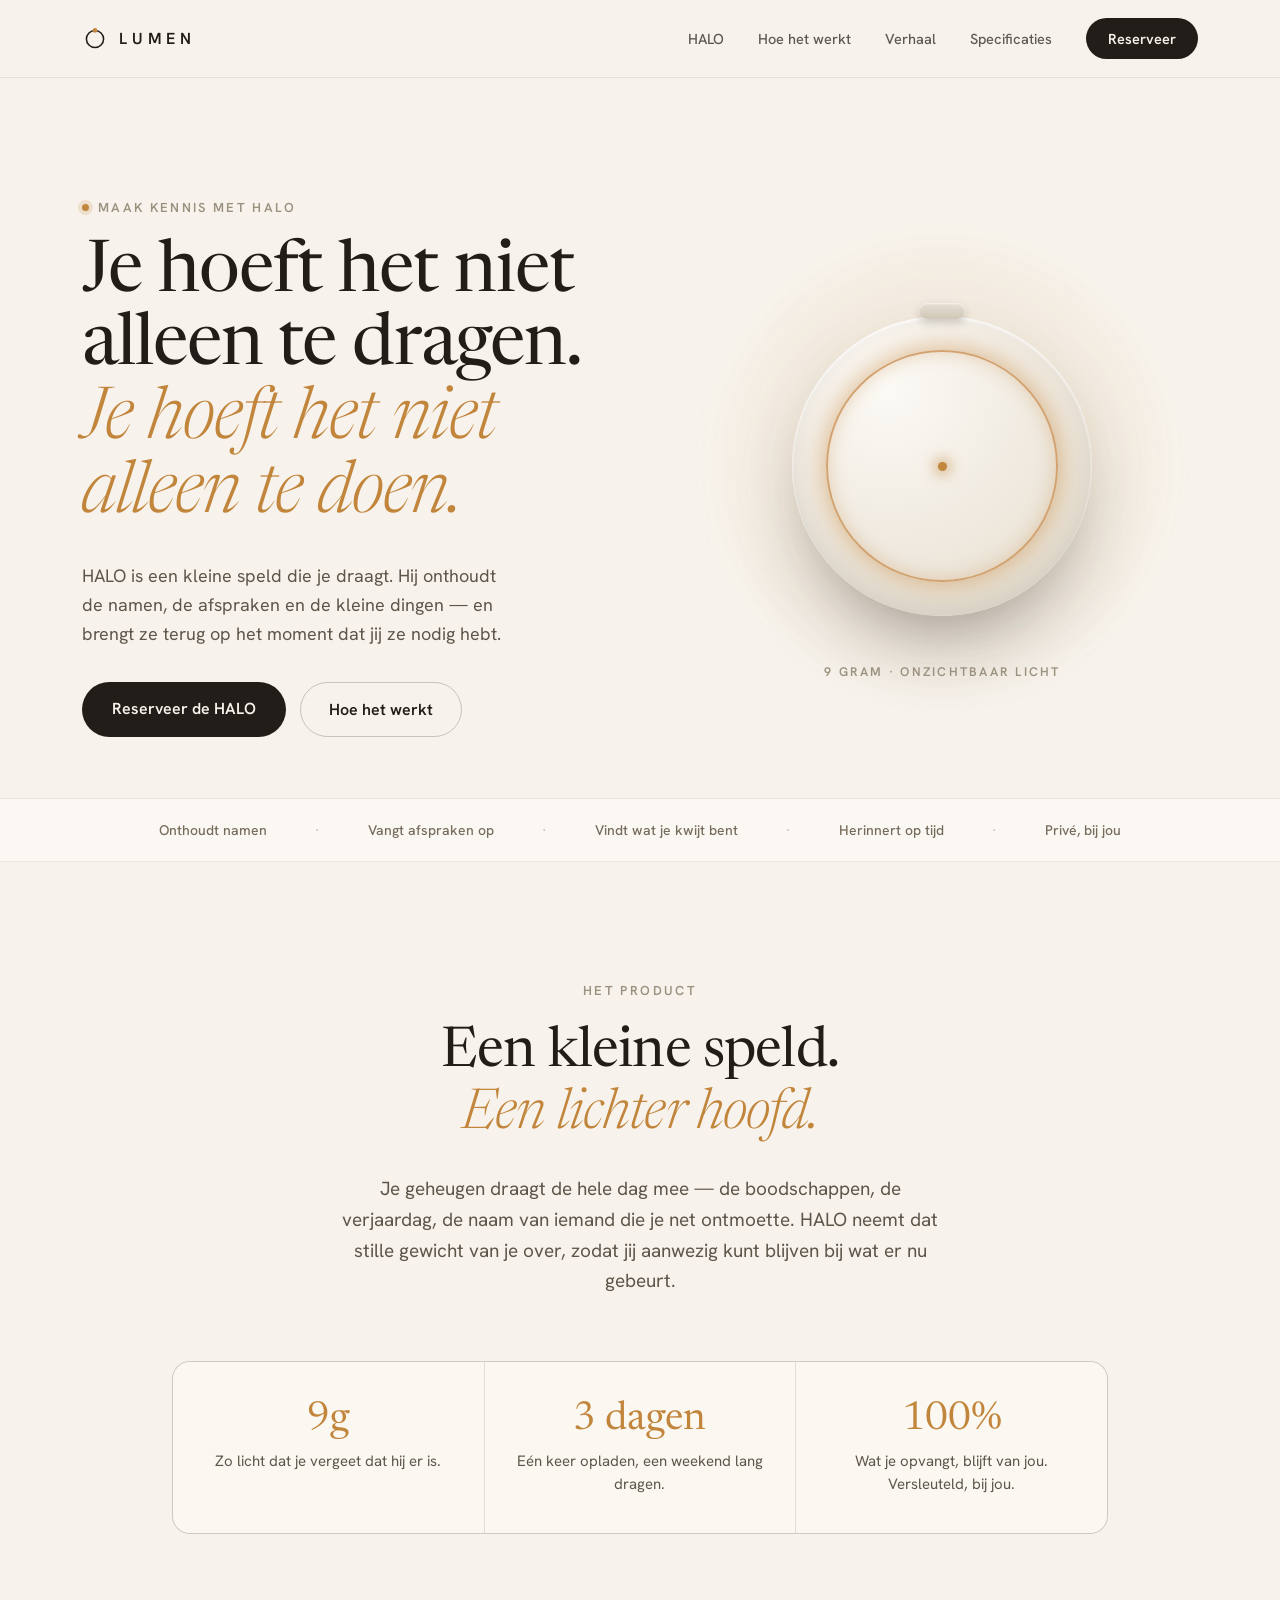
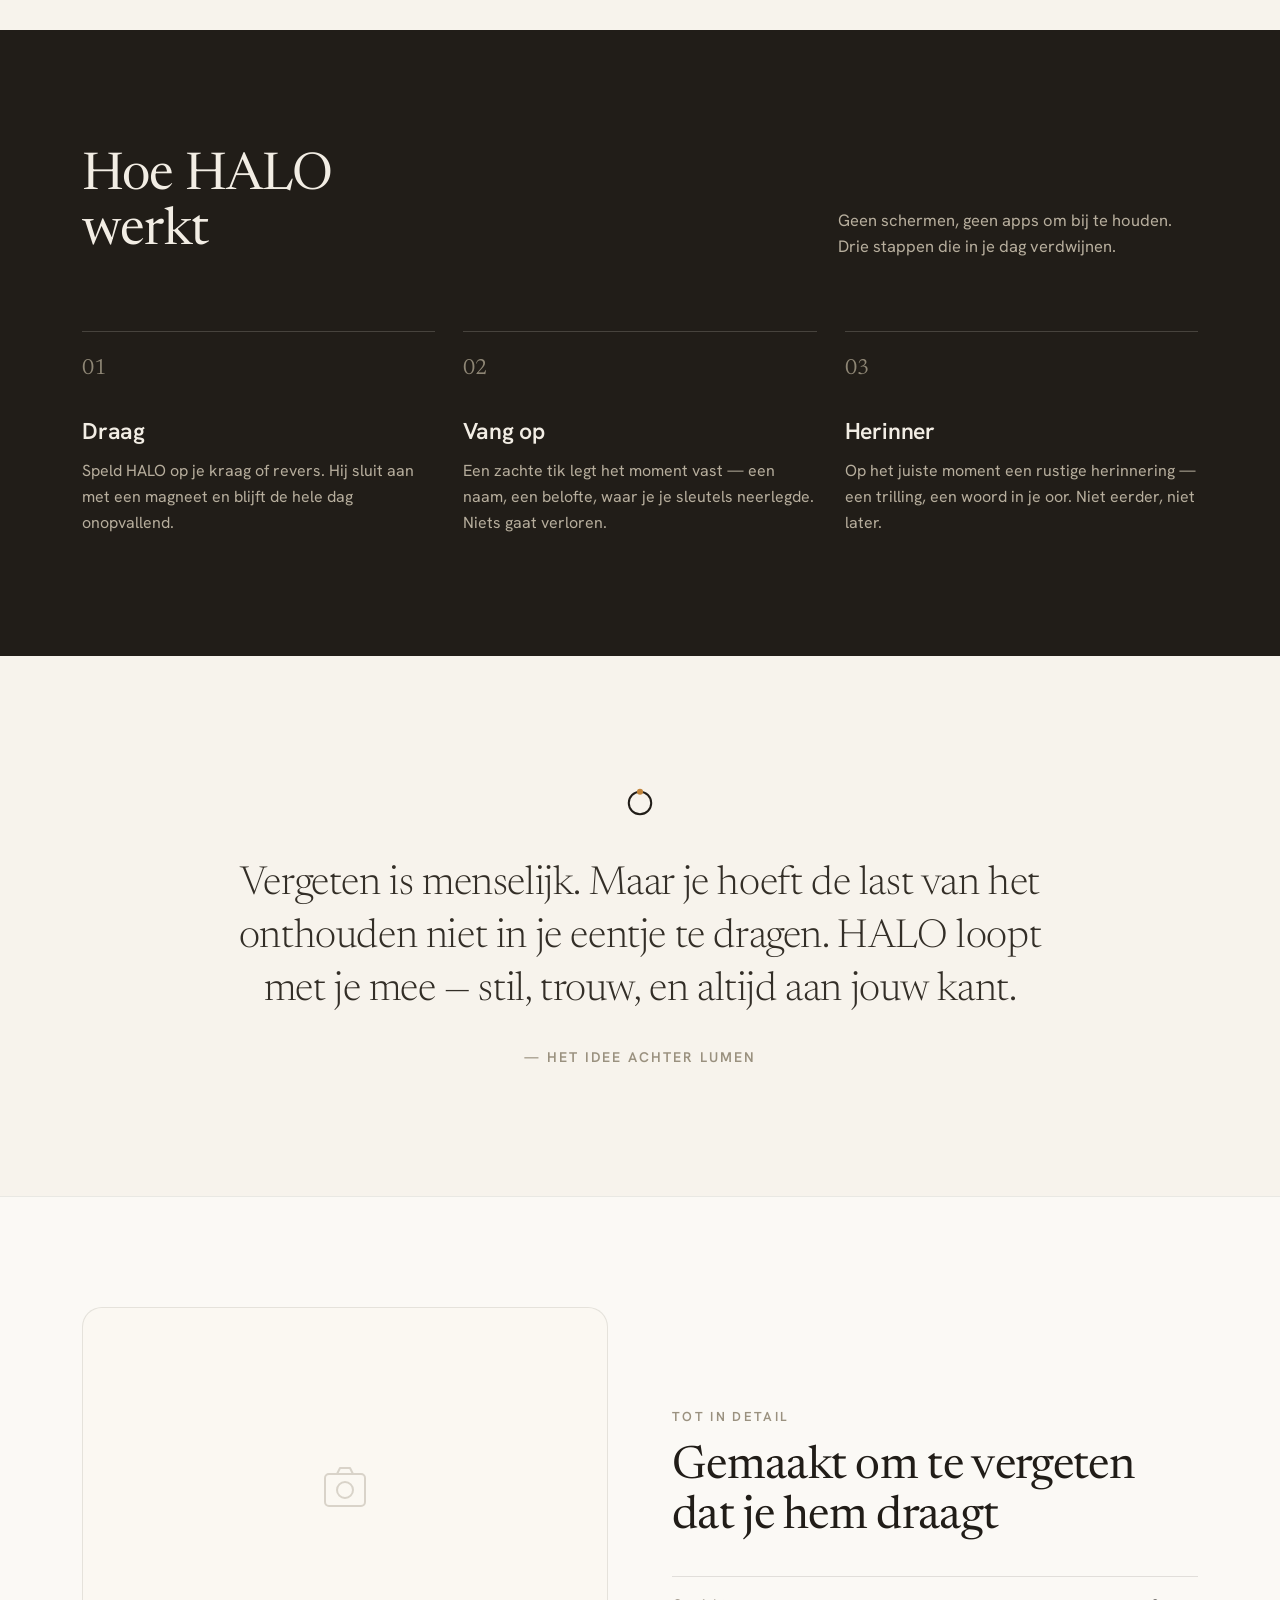
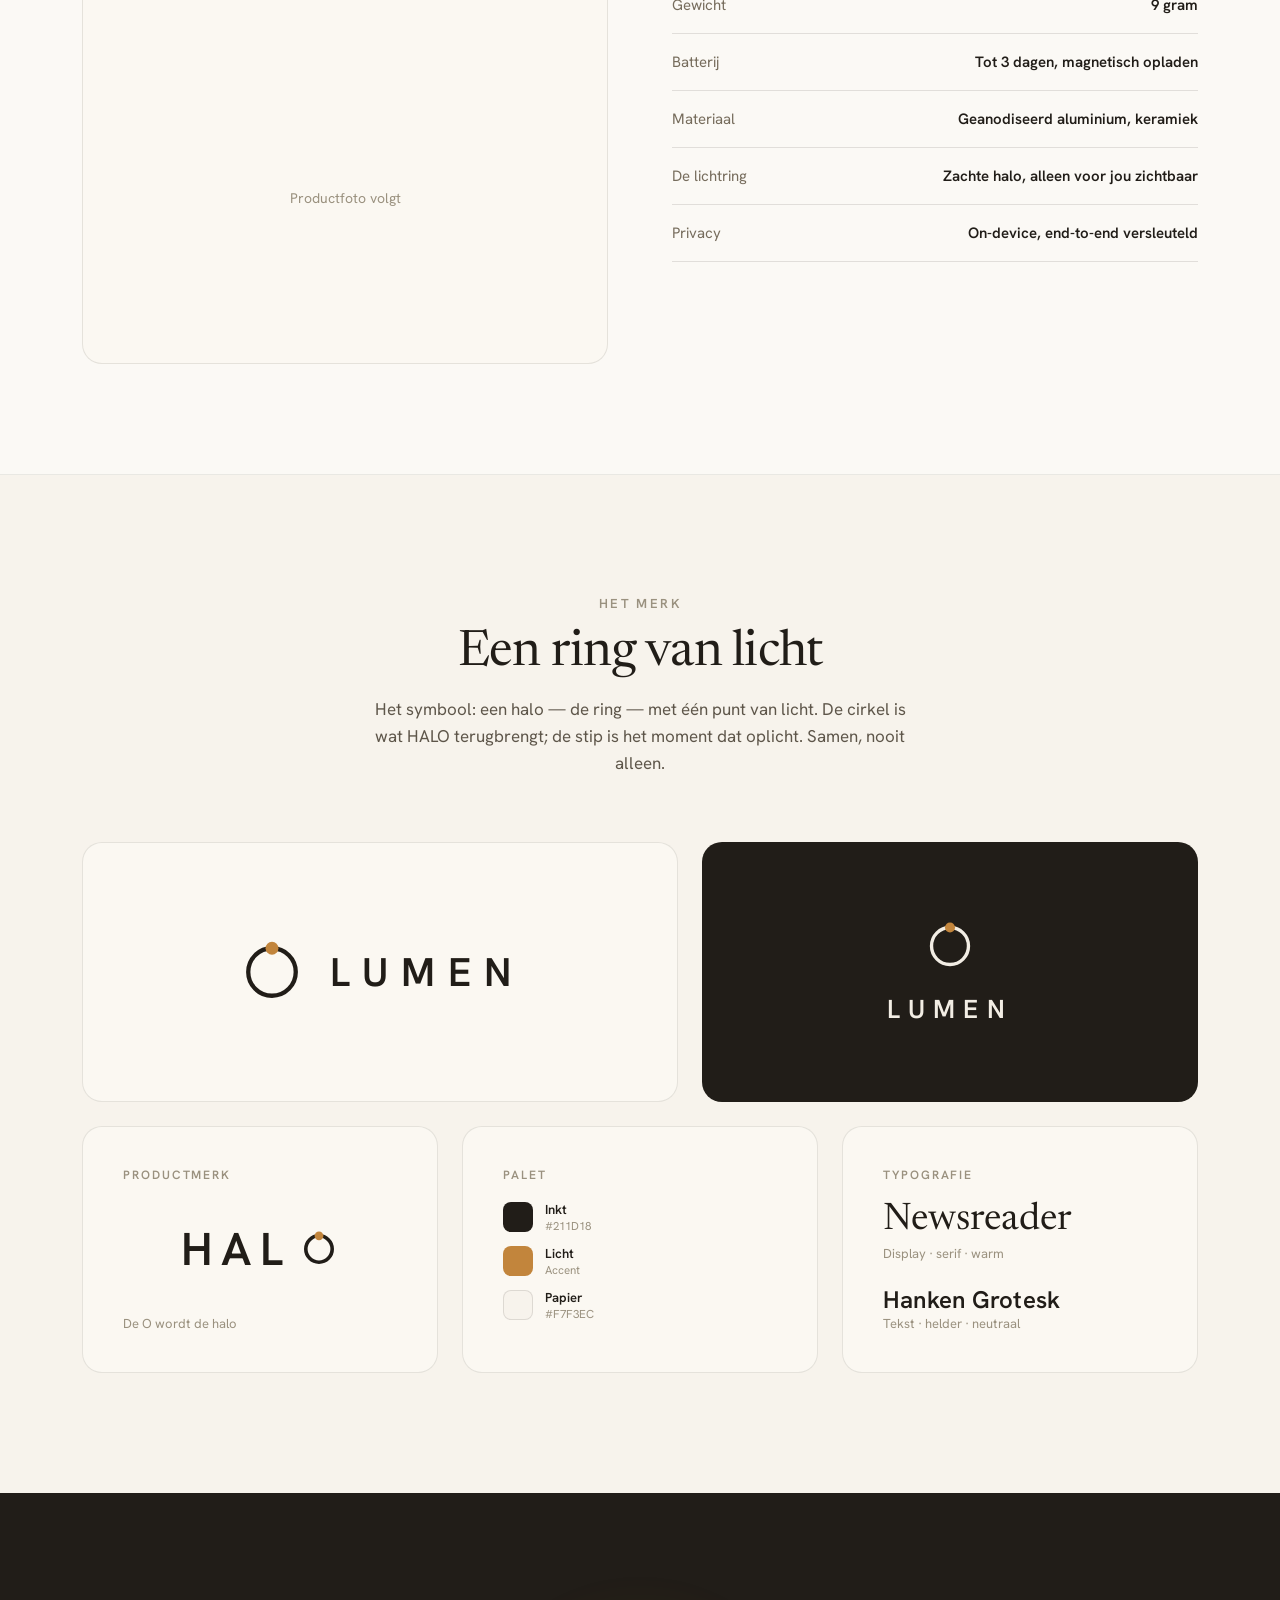
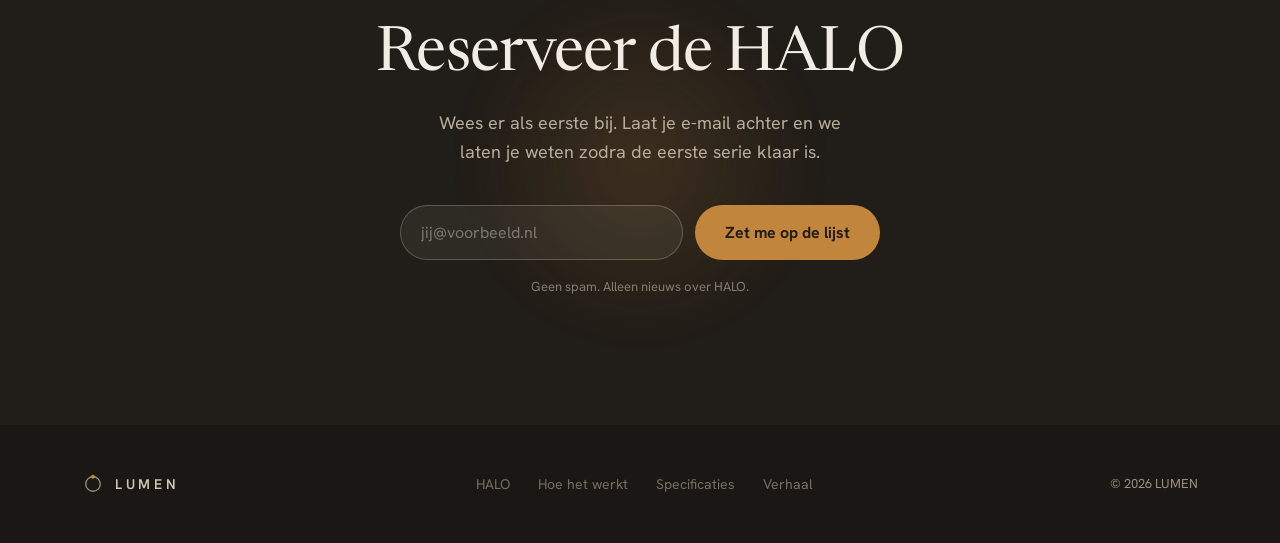
==== index.html @ 77815439 "Initial build: LUMEN HALO single-page marketing site Co-Authored-By: Claude Sonnet 4.6 <noreply@anth" ====
<!DOCTYPE html>
<html lang="nl">
<head>
  <meta charset="utf-8">
  <meta name="viewport" content="width=device-width, initial-scale=1">
  <title>HALO — LUMEN</title>
  <meta name="description" content="HALO is een kleine speld die je draagt. Hij onthoudt de namen, de afspraken en de kleine dingen — en brengt ze terug op het moment dat jij ze nodig hebt.">
  <link rel="preconnect" href="https://fonts.googleapis.com">
  <link rel="preconnect" href="https://fonts.gstatic.com" crossorigin>
  <link href="https://fonts.googleapis.com/css2?family=Newsreader:ital,opsz,wght@0,6..72,300;0,6..72,400;0,6..72,500;1,6..72,300;1,6..72,400&family=Hanken+Grotesk:wght@400;500;600;700&display=swap" rel="stylesheet">
  <style>
    *, *::before, *::after { box-sizing: border-box; }
    html, body { margin: 0; scroll-behavior: smooth; }
    body {
      background: #EFE9DF;
      font-family: 'Hanken Grotesk', system-ui, sans-serif;
      -webkit-font-smoothing: antialiased;
      color: #211D18;
      overflow-x: hidden;
    }
    ::selection { background: rgba(194,133,60,.22); }

    /* CSS custom properties */
    :root {
      --accent: #C2853C;
      --glow: 0.7;
      --ink: #211D18;
      --paper: #F7F3EC;
      --surface: #FBF8F2;
      --ink-soft: #5E564A;
      --muted: #766C5C;
      --muted-light: #9A917F;
      --hairline: rgba(33,29,24,.10);
      --on-dark: #F2EDE4;
      --on-dark-muted: #B7AE9D;
    }

    /* Animations */
    @keyframes rise {
      from { opacity: 0; transform: translateY(18px); }
      to   { opacity: 1; transform: none; }
    }
    @keyframes haloPulse {
      0%, 100% { opacity: .55; transform: scale(1); }
      50%       { opacity: .9;  transform: scale(1.04); }
    }
    @keyframes blink {
      0%, 46%   { opacity: 1; }
      50%, 96%  { opacity: .25; }
      100%      { opacity: 1; }
    }

    /* Utility */
    a { color: inherit; text-decoration: none; }
    .container { max-width: 1180px; margin: 0 auto; padding: 0 32px; }

    /* Nav */
    .nav {
      position: sticky;
      top: 0;
      z-index: 50;
      backdrop-filter: saturate(1.1) blur(10px);
      -webkit-backdrop-filter: saturate(1.1) blur(10px);
      background: rgba(247,243,236,.72);
      border-bottom: 1px solid rgba(33,29,24,.08);
    }
    .nav-inner {
      max-width: 1180px;
      margin: 0 auto;
      padding: 18px 32px;
      display: flex;
      align-items: center;
      justify-content: space-between;
      gap: 24px;
    }
    .nav-brand {
      display: flex;
      align-items: center;
      gap: 11px;
      font-weight: 600;
      letter-spacing: .30em;
      font-size: 16px;
    }
    .nav-links {
      display: flex;
      align-items: center;
      gap: 34px;
      font-size: 14.5px;
      font-weight: 500;
    }
    .navlink {
      opacity: .72;
      transition: opacity .25s;
    }
    .navlink:hover { opacity: 1; }

    /* Buttons */
    .btn-primary {
      display: inline-block;
      background: var(--ink);
      color: var(--paper);
      padding: 16px 30px;
      border-radius: 999px;
      font-weight: 600;
      font-size: 16px;
      border: none;
      cursor: pointer;
      font-family: inherit;
      transition: transform .25s ease, box-shadow .25s ease;
      text-decoration: none;
    }
    .btn-primary:hover {
      transform: translateY(-2px);
      box-shadow: 0 14px 30px -12px rgba(33,29,24,.5);
    }
    .btn-primary.nav-cta {
      padding: 11px 22px;
      font-size: 14.5px;
    }
    .btn-primary.accent-cta {
      background: var(--accent);
      color: var(--ink);
      font-weight: 700;
    }
    .btn-ghost {
      display: inline-block;
      border: 1px solid rgba(33,29,24,.22);
      color: var(--ink);
      padding: 16px 28px;
      border-radius: 999px;
      font-weight: 600;
      font-size: 16px;
      background: transparent;
      cursor: pointer;
      font-family: inherit;
      transition: border-color .25s, color .25s;
      text-decoration: none;
    }
    .btn-ghost:hover {
      border-color: var(--accent);
      color: var(--accent);
    }

    /* Eyebrow labels */
    .eyebrow {
      font-size: 13px;
      letter-spacing: .18em;
      text-transform: uppercase;
      color: var(--muted-light);
      font-weight: 600;
    }

    /* --- SECTIONS --- */

    /* Hero */
    .hero {
      background: var(--paper);
      max-width: 1180px;
      margin: 0 auto;
      padding: 96px 32px 40px;
      display: grid;
      grid-template-columns: 1.05fr .95fr;
      gap: 40px;
      align-items: center;
      min-height: 80vh;
    }
    .hero-text { position: relative; z-index: 2; }
    .hero-eyebrow {
      display: inline-flex;
      align-items: center;
      gap: 9px;
      animation: rise .7s both;
    }
    .hero-eyebrow-dot {
      width: 7px;
      height: 7px;
      border-radius: 50%;
      background: var(--accent);
      box-shadow: 0 0 0 4px rgba(194,133,60,.18);
    }
    .hero h1 {
      font-family: 'Newsreader', serif;
      font-weight: 400;
      font-size: clamp(40px, 5.6vw, 76px);
      line-height: 1.03;
      letter-spacing: -.015em;
      margin: 22px 0 0;
      animation: rise .8s .06s both;
    }
    .hero h1 em {
      font-style: italic;
      color: var(--accent);
      font-weight: 300;
    }
    .hero-body {
      max-width: 430px;
      font-size: 18px;
      line-height: 1.62;
      color: var(--ink-soft);
      margin: 28px 0 0;
      animation: rise .8s .14s both;
    }
    .hero-ctas {
      display: flex;
      gap: 14px;
      flex-wrap: wrap;
      margin-top: 34px;
      animation: rise .8s .2s both;
    }

    /* Device */
    .hero-device {
      position: relative;
      display: grid;
      place-items: center;
      min-height: 440px;
      animation: rise 1s .18s both;
    }
    .device-glow {
      position: absolute;
      width: 560px;
      height: 560px;
      border-radius: 50%;
      background: radial-gradient(circle, color-mix(in oklab, var(--accent) 32%, transparent), transparent 62%);
      filter: blur(14px);
      opacity: var(--glow);
      pointer-events: none;
    }
    .device-disc {
      position: relative;
      width: 300px;
      height: 300px;
      border-radius: 50%;
      background: radial-gradient(130% 130% at 32% 24%, #FCFAF6 0%, #ECE5D9 52%, #DCD3C3 100%);
      box-shadow:
        0 40px 80px -28px rgba(33,29,24,.45),
        inset 0 2px 3px rgba(255,255,255,.9),
        inset 0 -10px 26px rgba(33,29,24,.10);
    }
    .device-ring {
      position: absolute;
      inset: 34px;
      border-radius: 50%;
      border: 2px solid color-mix(in oklab, var(--accent) 75%, white);
      box-shadow:
        0 0 26px 2px color-mix(in oklab, var(--accent) 55%, transparent),
        inset 0 0 18px color-mix(in oklab, var(--accent) 30%, transparent);
      animation: haloPulse 5.5s ease-in-out infinite;
    }
    .device-center {
      position: absolute;
      inset: 34px;
      border-radius: 50%;
      display: grid;
      place-items: center;
    }
    .device-dot {
      width: 9px;
      height: 9px;
      border-radius: 50%;
      background: var(--accent);
      box-shadow: 0 0 14px 3px color-mix(in oklab, var(--accent) 70%, transparent);
      animation: blink 4s ease-in-out infinite;
    }
    .device-clasp {
      position: absolute;
      top: -13px;
      left: 50%;
      transform: translateX(-50%);
      width: 46px;
      height: 16px;
      border-radius: 8px;
      background: linear-gradient(#E7E0D3, #CFC6B6);
      box-shadow: inset 0 1px 2px rgba(255,255,255,.7), 0 4px 8px rgba(33,29,24,.18);
    }
    .device-caption {
      position: absolute;
      bottom: 6px;
      font-size: 12.5px;
      letter-spacing: .18em;
      text-transform: uppercase;
      color: var(--muted-light);
      font-weight: 600;
    }

    /* Page bg wrapper */
    .page-bg { background: var(--paper); }

    /* Trust strip */
    .trust {
      border-top: 1px solid rgba(33,29,24,.08);
      border-bottom: 1px solid rgba(33,29,24,.08);
      background: rgba(255,255,255,.4);
    }
    .trust-inner {
      max-width: 1180px;
      margin: 0 auto;
      padding: 22px 32px;
      display: flex;
      flex-wrap: wrap;
      gap: 14px 48px;
      align-items: center;
      justify-content: center;
      font-size: 14px;
      color: var(--muted);
      font-weight: 500;
    }
    .trust-sep { opacity: .4; }

    /* What is HALO */
    .what-halo {
      max-width: 1000px;
      margin: 0 auto;
      padding: 120px 32px 96px;
      text-align: center;
    }
    .what-halo h2 {
      font-family: 'Newsreader', serif;
      font-weight: 400;
      font-size: clamp(32px, 4.4vw, 56px);
      line-height: 1.1;
      letter-spacing: -.015em;
      margin: 0;
    }
    .what-halo h2 em {
      font-style: italic;
      color: var(--accent);
      font-weight: 300;
    }
    .what-halo p {
      max-width: 600px;
      margin: 28px auto 0;
      font-size: 19px;
      line-height: 1.62;
      color: var(--ink-soft);
    }
    .stats-grid {
      display: grid;
      grid-template-columns: repeat(3, 1fr);
      gap: 1px;
      margin-top: 64px;
      background: rgba(33,29,24,.10);
      border: 1px solid rgba(33,29,24,.10);
      border-radius: 18px;
      overflow: hidden;
    }
    .stat {
      background: var(--surface);
      padding: 38px 26px;
      text-align: center;
    }
    .stat-num {
      font-family: 'Newsreader', serif;
      font-size: 40px;
      color: var(--accent);
      line-height: 1;
    }
    .stat p {
      margin: 10px 0 0;
      font-size: 15px;
      color: var(--ink-soft);
      line-height: 1.5;
    }

    /* How it works */
    .how-works {
      background: #211D18;
      color: var(--on-dark);
    }
    .how-works-inner {
      max-width: 1180px;
      margin: 0 auto;
      padding: 120px 32px;
    }
    .how-works-header {
      display: flex;
      align-items: flex-end;
      justify-content: space-between;
      flex-wrap: wrap;
      gap: 20px;
      margin-bottom: 72px;
    }
    .how-works h2 {
      font-family: 'Newsreader', serif;
      font-weight: 400;
      font-size: clamp(32px, 4.2vw, 52px);
      letter-spacing: -.015em;
      margin: 0;
      max-width: 9ch;
      line-height: 1.05;
    }
    .how-works-intro {
      max-width: 360px;
      font-size: 16.5px;
      line-height: 1.6;
      color: var(--on-dark-muted);
      margin: 0;
    }
    .steps-grid {
      display: grid;
      grid-template-columns: repeat(3, 1fr);
      gap: 28px;
    }
    .step {
      border-top: 1px solid rgba(242,237,228,.18);
      padding-top: 26px;
    }
    .stepnum {
      font-family: 'Newsreader', serif;
      font-size: 22px;
      color: #8E8675;
      transition: color .35s;
    }
    .step:hover .stepnum { color: var(--accent); }
    .step h3 {
      font-size: 23px;
      font-weight: 600;
      margin: 36px 0 12px;
      letter-spacing: -.01em;
    }
    .step p {
      font-size: 16px;
      line-height: 1.62;
      color: var(--on-dark-muted);
      margin: 0;
    }

    /* Story */
    .story {
      max-width: 880px;
      margin: 0 auto;
      padding: 130px 32px;
      text-align: center;
    }
    .story-quote {
      font-family: 'Newsreader', serif;
      font-weight: 300;
      font-size: clamp(26px, 3.4vw, 40px);
      line-height: 1.32;
      letter-spacing: -.01em;
      margin: 0;
      color: #332E27;
    }
    .story-attr {
      margin-top: 30px;
      font-size: 14px;
      letter-spacing: .14em;
      text-transform: uppercase;
      color: var(--muted-light);
      font-weight: 600;
    }

    /* Specs */
    .specs-section {
      background: rgba(255,255,255,.46);
      border-top: 1px solid rgba(33,29,24,.08);
      border-bottom: 1px solid rgba(33,29,24,.08);
    }
    .specs-inner {
      max-width: 1180px;
      margin: 0 auto;
      padding: 110px 32px;
      display: grid;
      grid-template-columns: 1fr 1fr;
      gap: 64px;
      align-items: center;
    }
    .product-photo {
      width: 100%;
      aspect-ratio: 4/5;
      background: var(--surface);
      border: 1px solid var(--hairline);
      border-radius: 20px;
      display: grid;
      place-items: center;
      color: var(--muted-light);
      font-size: 14px;
      text-align: center;
      padding: 24px;
    }
    .product-photo-icon {
      width: 48px;
      height: 48px;
      margin: 0 auto 12px;
      opacity: .35;
    }
    .specs-content h2 {
      font-family: 'Newsreader', serif;
      font-weight: 400;
      font-size: clamp(30px, 3.6vw, 46px);
      letter-spacing: -.015em;
      margin: 0 0 8px;
      line-height: 1.08;
    }
    .spec-list {
      margin-top: 34px;
      display: flex;
      flex-direction: column;
    }
    .spec-row {
      display: flex;
      justify-content: space-between;
      gap: 20px;
      padding: 18px 0;
      border-top: 1px solid rgba(33,29,24,.12);
    }
    .spec-row:last-child { border-bottom: 1px solid rgba(33,29,24,.12); }
    .spec-label { color: var(--muted); font-size: 15px; }
    .spec-value { font-weight: 600; font-size: 15px; text-align: right; }

    /* Brand / Merk */
    .brand-section {
      max-width: 1180px;
      margin: 0 auto;
      padding: 120px 32px;
    }
    .brand-intro {
      text-align: center;
      margin-bottom: 64px;
    }
    .brand-intro h2 {
      font-family: 'Newsreader', serif;
      font-weight: 400;
      font-size: clamp(30px, 4vw, 50px);
      letter-spacing: -.015em;
      margin: 16px 0 0;
    }
    .brand-intro p {
      max-width: 560px;
      margin: 18px auto 0;
      font-size: 17px;
      line-height: 1.6;
      color: var(--ink-soft);
    }
    .brand-lockups {
      display: grid;
      grid-template-columns: 1.2fr 1fr;
      gap: 24px;
    }
    .brand-panel {
      background: var(--surface);
      border: 1px solid rgba(33,29,24,.10);
      border-radius: 20px;
      padding: 56px;
      display: grid;
      place-items: center;
      min-height: 260px;
    }
    .brand-panel-dark {
      background: #211D18;
      border-radius: 20px;
      padding: 56px;
      display: grid;
      place-items: center;
      min-height: 260px;
    }
    .brand-primary-lockup {
      display: flex;
      align-items: center;
      gap: 22px;
      font-weight: 600;
      letter-spacing: .32em;
      font-size: 40px;
    }
    .brand-inverse-lockup {
      display: flex;
      flex-direction: column;
      align-items: center;
      gap: 18px;
      color: var(--on-dark);
      font-weight: 600;
      letter-spacing: .32em;
      font-size: 26px;
    }
    .brand-cards {
      display: grid;
      grid-template-columns: repeat(3, 1fr);
      gap: 24px;
      margin-top: 24px;
    }
    .brand-card {
      background: var(--surface);
      border: 1px solid rgba(33,29,24,.10);
      border-radius: 20px;
      padding: 40px;
      min-height: 220px;
      display: flex;
      flex-direction: column;
    }
    .brand-card-label {
      font-size: 12px;
      letter-spacing: .16em;
      text-transform: uppercase;
      color: var(--muted-light);
      font-weight: 600;
    }
    .halo-wordmark {
      display: flex;
      align-items: center;
      justify-content: center;
      gap: 4px;
      font-weight: 600;
      letter-spacing: .18em;
      font-size: 46px;
      color: var(--ink);
      flex: 1;
      margin: 16px 0;
    }
    .brand-card-note { font-size: 13px; color: var(--muted-light); margin-top: auto; }
    .palette-list {
      display: flex;
      flex-direction: column;
      gap: 12px;
      margin-top: 18px;
    }
    .palette-item {
      display: flex;
      align-items: center;
      gap: 12px;
    }
    .palette-swatch {
      width: 30px;
      height: 30px;
      border-radius: 8px;
      border: 1px solid rgba(33,29,24,.12);
      flex-shrink: 0;
    }
    .palette-name { font-size: 13px; font-weight: 600; }
    .palette-hex { font-size: 11.5px; color: var(--muted-light); }
    .type-specimen { margin-top: 18px; }
    .type-serif {
      font-family: 'Newsreader', serif;
      font-size: 38px;
      line-height: 1;
      margin-bottom: 6px;
    }
    .type-sans { font-weight: 600; font-size: 24px; letter-spacing: .01em; margin-top: 22px; }

    /* Reserve / CTA */
    .reserve-section {
      background: #211D18;
      color: var(--on-dark);
    }
    .reserve-inner {
      max-width: 760px;
      margin: 0 auto;
      padding: 130px 32px;
      text-align: center;
      position: relative;
    }
    .reserve-glow {
      position: absolute;
      left: 50%;
      top: 60px;
      transform: translateX(-50%);
      width: 420px;
      height: 420px;
      border-radius: 50%;
      background: radial-gradient(circle, color-mix(in oklab, var(--accent) 26%, transparent), transparent 60%);
      filter: blur(20px);
      opacity: var(--glow);
      pointer-events: none;
    }
    .reserve-content { position: relative; }
    .reserve-content h2 {
      font-family: 'Newsreader', serif;
      font-weight: 400;
      font-size: clamp(34px, 5vw, 62px);
      letter-spacing: -.015em;
      line-height: 1.04;
      margin: 0;
    }
    .reserve-content p {
      max-width: 440px;
      margin: 22px auto 0;
      font-size: 18px;
      line-height: 1.6;
      color: var(--on-dark-muted);
    }
    .email-form {
      margin-top: 38px;
      display: flex;
      gap: 12px;
      max-width: 480px;
      margin-left: auto;
      margin-right: auto;
      flex-wrap: wrap;
      justify-content: center;
    }
    .email-input {
      flex: 1;
      min-width: 240px;
      background: rgba(247,243,236,.06);
      border: 1px solid rgba(242,237,228,.24);
      color: var(--on-dark);
      padding: 16px 20px;
      border-radius: 999px;
      font-size: 16px;
      font-family: inherit;
      outline: none;
      transition: border-color .2s;
    }
    .email-input:focus { border-color: rgba(242,237,228,.48); }
    .email-input::placeholder { color: rgba(242,237,228,.4); }
    .reserve-disclaimer {
      margin-top: 18px;
      font-size: 13px;
      color: #857C6C;
    }
    .confirmed-pill {
      margin-top: 38px;
      display: inline-flex;
      align-items: center;
      gap: 12px;
      background: rgba(242,237,228,.08);
      border: 1px solid rgba(242,237,228,.2);
      border-radius: 999px;
      padding: 16px 28px;
      font-size: 16px;
    }
    .confirmed-dot {
      width: 9px;
      height: 9px;
      border-radius: 50%;
      background: var(--accent);
      box-shadow: 0 0 12px 2px var(--accent);
    }

    /* Footer */
    .footer {
      background: #1A1714;
      color: #9A917F;
    }
    .footer-inner {
      max-width: 1180px;
      margin: 0 auto;
      padding: 48px 32px;
      display: flex;
      flex-wrap: wrap;
      gap: 24px;
      align-items: center;
      justify-content: space-between;
    }
    .footer-brand {
      display: flex;
      align-items: center;
      gap: 11px;
      color: #CFC6B6;
      font-weight: 600;
      letter-spacing: .26em;
      font-size: 14px;
    }
    .footer-links {
      display: flex;
      gap: 28px;
      font-size: 14px;
    }
    .footer-copy { font-size: 13px; }

    /* Responsive */
    @media (max-width: 768px) {
      .hero {
        grid-template-columns: 1fr;
        padding: 80px 24px 40px;
        min-height: auto;
        gap: 48px;
      }
      .hero-device { min-height: 360px; }
      .device-glow { width: 340px; height: 340px; }
      .stats-grid { grid-template-columns: 1fr; }
      .steps-grid { grid-template-columns: 1fr; }
      .specs-inner { grid-template-columns: 1fr; gap: 40px; }
      .brand-lockups { grid-template-columns: 1fr; }
      .brand-cards { grid-template-columns: 1fr; }
      .how-works-header { flex-direction: column; align-items: flex-start; }
      .nav-links { display: none; }
      .nav-inner { padding: 14px 24px; }
      .container { padding: 0 24px; }
    }
    @media (max-width: 480px) {
      .what-halo { padding: 80px 24px 64px; }
      .story { padding: 80px 24px; }
      .brand-section { padding: 80px 24px; }
      .reserve-glow { width: 280px; height: 280px; }
    }
  </style>
</head>
<body>

<div class="page-bg">

  <!-- NAV -->
  <header class="nav">
    <nav class="nav-inner">
      <a href="#top" class="nav-brand">
        <svg width="26" height="26" viewBox="0 0 100 100" aria-hidden="true">
          <circle cx="50" cy="50" r="33" fill="none" stroke="#211D18" stroke-width="6"/>
          <circle cx="50" cy="17" r="9" fill="var(--accent)"/>
        </svg>
        LUMEN
      </a>
      <div class="nav-links">
        <a class="navlink" href="#halo">HALO</a>
        <a class="navlink" href="#werkt">Hoe het werkt</a>
        <a class="navlink" href="#verhaal">Verhaal</a>
        <a class="navlink" href="#specs">Specificaties</a>
        <a class="btn-primary nav-cta" href="#reserveer">Reserveer</a>
      </div>
    </nav>
  </header>

  <!-- HERO -->
  <section id="top">
    <div class="hero">
      <div class="hero-text">
        <div class="hero-eyebrow eyebrow">
          <span class="hero-eyebrow-dot"></span>
          Maak kennis met HALO
        </div>
        <h1>
          Je hoeft het niet<br>alleen te dragen.<br>
          <em>Je hoeft het niet<br>alleen te doen.</em>
        </h1>
        <p class="hero-body">
          HALO is een kleine speld die je draagt. Hij onthoudt de namen, de afspraken en de kleine dingen — en brengt ze terug op het moment dat jij ze nodig hebt.
        </p>
        <div class="hero-ctas">
          <a class="btn-primary" href="#reserveer">Reserveer de HALO</a>
          <a class="btn-ghost" href="#werkt">Hoe het werkt</a>
        </div>
      </div>

      <div class="hero-device">
        <div class="device-glow"></div>
        <div class="device-disc">
          <div class="device-ring"></div>
          <div class="device-center">
            <div class="device-dot"></div>
          </div>
          <div class="device-clasp"></div>
        </div>
        <div class="device-caption">9 gram · onzichtbaar licht</div>
      </div>
    </div>
  </section>

  <!-- TRUST STRIP -->
  <section class="trust">
    <div class="trust-inner">
      <span>Onthoudt namen</span>
      <span class="trust-sep">·</span>
      <span>Vangt afspraken op</span>
      <span class="trust-sep">·</span>
      <span>Vindt wat je kwijt bent</span>
      <span class="trust-sep">·</span>
      <span>Herinnert op tijd</span>
      <span class="trust-sep">·</span>
      <span>Privé, bij jou</span>
    </div>
  </section>

  <!-- WHAT IS HALO -->
  <section id="halo">
    <div class="what-halo">
      <div class="eyebrow" style="margin-bottom:24px">Het product</div>
      <h2>
        Een kleine speld.<br>
        <em>Een lichter hoofd.</em>
      </h2>
      <p>
        Je geheugen draagt de hele dag mee — de boodschappen, de verjaardag, de naam van iemand die je net ontmoette. HALO neemt dat stille gewicht van je over, zodat jij aanwezig kunt blijven bij wat er nu gebeurt.
      </p>
      <div class="stats-grid">
        <div class="stat">
          <div class="stat-num">9g</div>
          <p>Zo licht dat je vergeet dat hij er is.</p>
        </div>
        <div class="stat">
          <div class="stat-num">3 dagen</div>
          <p>Eén keer opladen, een weekend lang dragen.</p>
        </div>
        <div class="stat">
          <div class="stat-num">100%</div>
          <p>Wat je opvangt, blijft van jou. Versleuteld, bij jou.</p>
        </div>
      </div>
    </div>
  </section>

  <!-- HOW IT WORKS -->
  <section id="werkt" class="how-works">
    <div class="how-works-inner">
      <div class="how-works-header">
        <h2>Hoe HALO werkt</h2>
        <p class="how-works-intro">Geen schermen, geen apps om bij te houden. Drie stappen die in je dag verdwijnen.</p>
      </div>
      <div class="steps-grid">
        <div class="step">
          <div class="stepnum">01</div>
          <h3>Draag</h3>
          <p>Speld HALO op je kraag of revers. Hij sluit aan met een magneet en blijft de hele dag onopvallend.</p>
        </div>
        <div class="step">
          <div class="stepnum">02</div>
          <h3>Vang op</h3>
          <p>Een zachte tik legt het moment vast — een naam, een belofte, waar je je sleutels neerlegde. Niets gaat verloren.</p>
        </div>
        <div class="step">
          <div class="stepnum">03</div>
          <h3>Herinner</h3>
          <p>Op het juiste moment een rustige herinnering — een trilling, een woord in je oor. Niet eerder, niet later.</p>
        </div>
      </div>
    </div>
  </section>

  <!-- STORY -->
  <section id="verhaal">
    <div class="story">
      <svg width="34" height="34" viewBox="0 0 100 100" style="margin-bottom:34px" aria-hidden="true">
        <circle cx="50" cy="50" r="33" fill="none" stroke="#211D18" stroke-width="6"/>
        <circle cx="50" cy="17" r="9" fill="var(--accent)"/>
      </svg>
      <p class="story-quote">
        Vergeten is menselijk. Maar je hoeft de last van het onthouden niet in je eentje te dragen. HALO loopt met je mee — stil, trouw, en altijd aan jouw kant.
      </p>
      <div class="story-attr">— Het idee achter LUMEN</div>
    </div>
  </section>

  <!-- SPECS / DETAIL -->
  <section id="specs" class="specs-section">
    <div class="specs-inner">
      <div class="product-photo" id="product-photo-slot">
        <svg class="product-photo-icon" viewBox="0 0 48 48" fill="none" aria-hidden="true">
          <rect x="4" y="10" width="40" height="32" rx="4" stroke="currentColor" stroke-width="2"/>
          <circle cx="24" cy="26" r="8" stroke="currentColor" stroke-width="2"/>
          <path d="M16 10l3-6h10l3 6" stroke="currentColor" stroke-width="2" stroke-linejoin="round"/>
        </svg>
        Productfoto volgt
      </div>
      <div class="specs-content">
        <div class="eyebrow" style="margin-bottom:18px">Tot in detail</div>
        <h2>Gemaakt om te vergeten<br>dat je hem draagt</h2>
        <div class="spec-list">
          <div class="spec-row">
            <span class="spec-label">Gewicht</span>
            <span class="spec-value">9 gram</span>
          </div>
          <div class="spec-row">
            <span class="spec-label">Batterij</span>
            <span class="spec-value">Tot 3 dagen, magnetisch opladen</span>
          </div>
          <div class="spec-row">
            <span class="spec-label">Materiaal</span>
            <span class="spec-value">Geanodiseerd aluminium, keramiek</span>
          </div>
          <div class="spec-row">
            <span class="spec-label">De lichtring</span>
            <span class="spec-value">Zachte halo, alleen voor jou zichtbaar</span>
          </div>
          <div class="spec-row">
            <span class="spec-label">Privacy</span>
            <span class="spec-value">On-device, end-to-end versleuteld</span>
          </div>
        </div>
      </div>
    </div>
  </section>

  <!-- BRAND / MERK -->
  <section>
    <div class="brand-section">
      <div class="brand-intro">
        <div class="eyebrow">Het merk</div>
        <h2>Een ring van licht</h2>
        <p>Het symbool: een halo — de ring — met één punt van licht. De cirkel is wat HALO terugbrengt; de stip is het moment dat oplicht. Samen, nooit alleen.</p>
      </div>

      <div class="brand-lockups">
        <div class="brand-panel">
          <div class="brand-primary-lockup">
            <svg width="72" height="72" viewBox="0 0 100 100" aria-hidden="true">
              <circle cx="50" cy="50" r="33" fill="none" stroke="#211D18" stroke-width="6"/>
              <circle cx="50" cy="17" r="9" fill="var(--accent)"/>
            </svg>
            LUMEN
          </div>
        </div>
        <div class="brand-panel-dark">
          <div class="brand-inverse-lockup">
            <svg width="56" height="56" viewBox="0 0 100 100" aria-hidden="true">
              <circle cx="50" cy="50" r="33" fill="none" stroke="#F2EDE4" stroke-width="6"/>
              <circle cx="50" cy="17" r="9" fill="var(--accent)"/>
            </svg>
            LUMEN
          </div>
        </div>
      </div>

      <div class="brand-cards">
        <div class="brand-card">
          <div class="brand-card-label">Productmerk</div>
          <div class="halo-wordmark">
            HAL<svg width="40" height="40" viewBox="0 0 100 100" style="margin-left:4px" aria-hidden="true">
              <circle cx="50" cy="50" r="33" fill="none" stroke="#211D18" stroke-width="9"/>
              <circle cx="50" cy="17" r="11" fill="var(--accent)"/>
            </svg>
          </div>
          <div class="brand-card-note">De O wordt de halo</div>
        </div>

        <div class="brand-card">
          <div class="brand-card-label">Palet</div>
          <div class="palette-list">
            <div class="palette-item">
              <span class="palette-swatch" style="background:#211D18"></span>
              <div>
                <div class="palette-name">Inkt</div>
                <div class="palette-hex">#211D18</div>
              </div>
            </div>
            <div class="palette-item">
              <span class="palette-swatch" style="background:var(--accent);border-color:transparent"></span>
              <div>
                <div class="palette-name">Licht</div>
                <div class="palette-hex">Accent</div>
              </div>
            </div>
            <div class="palette-item">
              <span class="palette-swatch" style="background:#F7F3EC"></span>
              <div>
                <div class="palette-name">Papier</div>
                <div class="palette-hex">#F7F3EC</div>
              </div>
            </div>
          </div>
        </div>

        <div class="brand-card">
          <div class="brand-card-label">Typografie</div>
          <div class="type-specimen">
            <div class="type-serif">Newsreader</div>
            <div style="font-size:13px;color:var(--muted-light);margin-bottom:22px">Display · serif · warm</div>
            <div class="type-sans">Hanken Grotesk</div>
            <div style="font-size:13px;color:var(--muted-light)">Tekst · helder · neutraal</div>
          </div>
        </div>
      </div>
    </div>
  </section>

  <!-- RESERVE / CTA -->
  <section id="reserveer" class="reserve-section">
    <div class="reserve-inner">
      <div class="reserve-glow"></div>
      <div class="reserve-content">
        <h2>Reserveer de HALO</h2>
        <p>Wees er als eerste bij. Laat je e-mail achter en we laten je weten zodra de eerste serie klaar is.</p>

        <div id="email-form-wrap">
          <form class="email-form" id="reserve-form" onsubmit="handleReserve(event)">
            <input
              class="email-input"
              type="email"
              id="email-input"
              placeholder="jij@voorbeeld.nl"
              autocomplete="email"
              required
            >
            <button type="submit" class="btn-primary accent-cta">Zet me op de lijst</button>
          </form>
        </div>

        <div id="confirmed-wrap" style="display:none">
          <div class="confirmed-pill">
            <span class="confirmed-dot"></span>
            Bedankt — je staat op de lijst.
          </div>
        </div>

        <div class="reserve-disclaimer">Geen spam. Alleen nieuws over HALO.</div>
      </div>
    </div>
  </section>

  <!-- FOOTER -->
  <footer class="footer">
    <div class="footer-inner">
      <a href="#top" class="footer-brand">
        <svg width="22" height="22" viewBox="0 0 100 100" aria-hidden="true">
          <circle cx="50" cy="50" r="33" fill="none" stroke="#9A917F" stroke-width="6"/>
          <circle cx="50" cy="17" r="9" fill="var(--accent)"/>
        </svg>
        LUMEN
      </a>
      <div class="footer-links">
        <a class="navlink" href="#halo">HALO</a>
        <a class="navlink" href="#werkt">Hoe het werkt</a>
        <a class="navlink" href="#specs">Specificaties</a>
        <a class="navlink" href="#verhaal">Verhaal</a>
      </div>
      <div class="footer-copy">© <span id="footer-year"></span> LUMEN</div>
    </div>
  </footer>

</div>

<script>
  document.getElementById('footer-year').textContent = new Date().getFullYear();

  function handleReserve(e) {
    e.preventDefault();
    var email = document.getElementById('email-input').value;
    if (email && email.includes('@')) {
      document.getElementById('email-form-wrap').style.display = 'none';
      document.getElementById('confirmed-wrap').style.display = 'block';
    }
  }
</script>

</body>
</html>
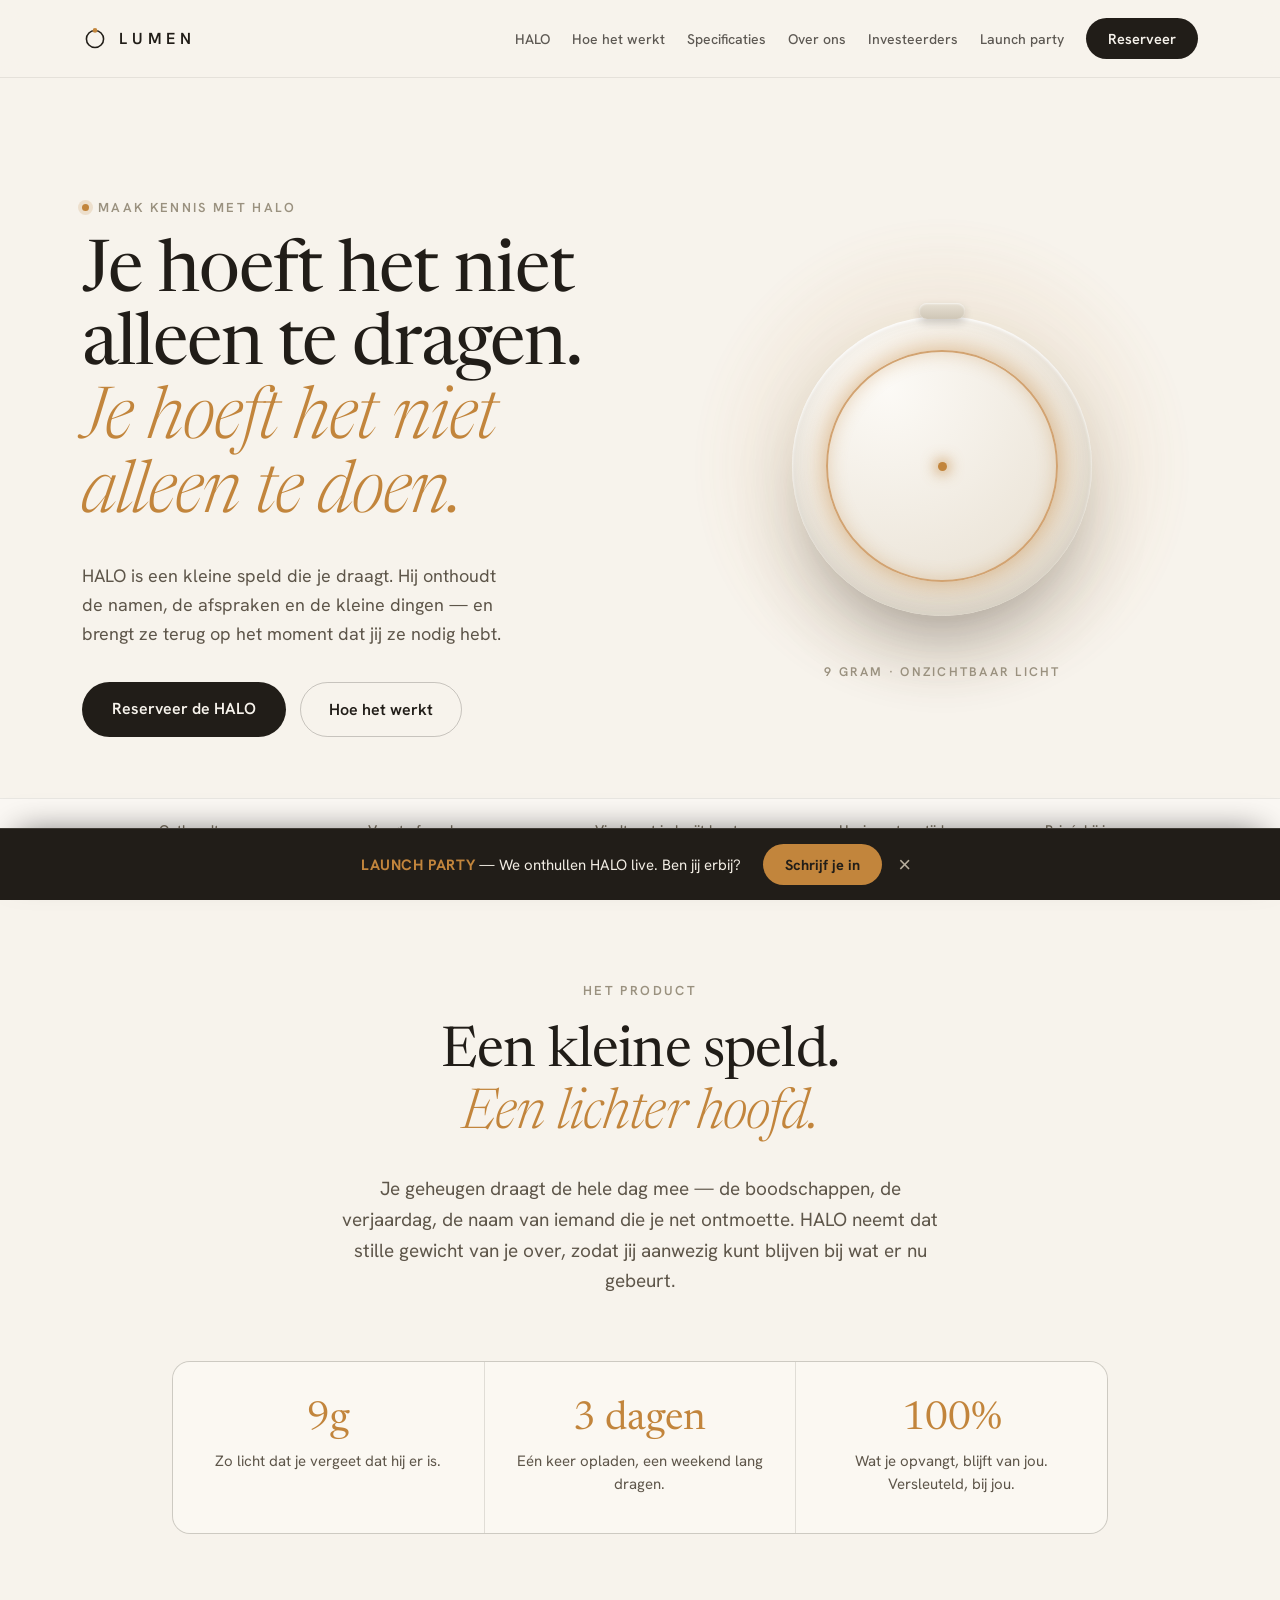
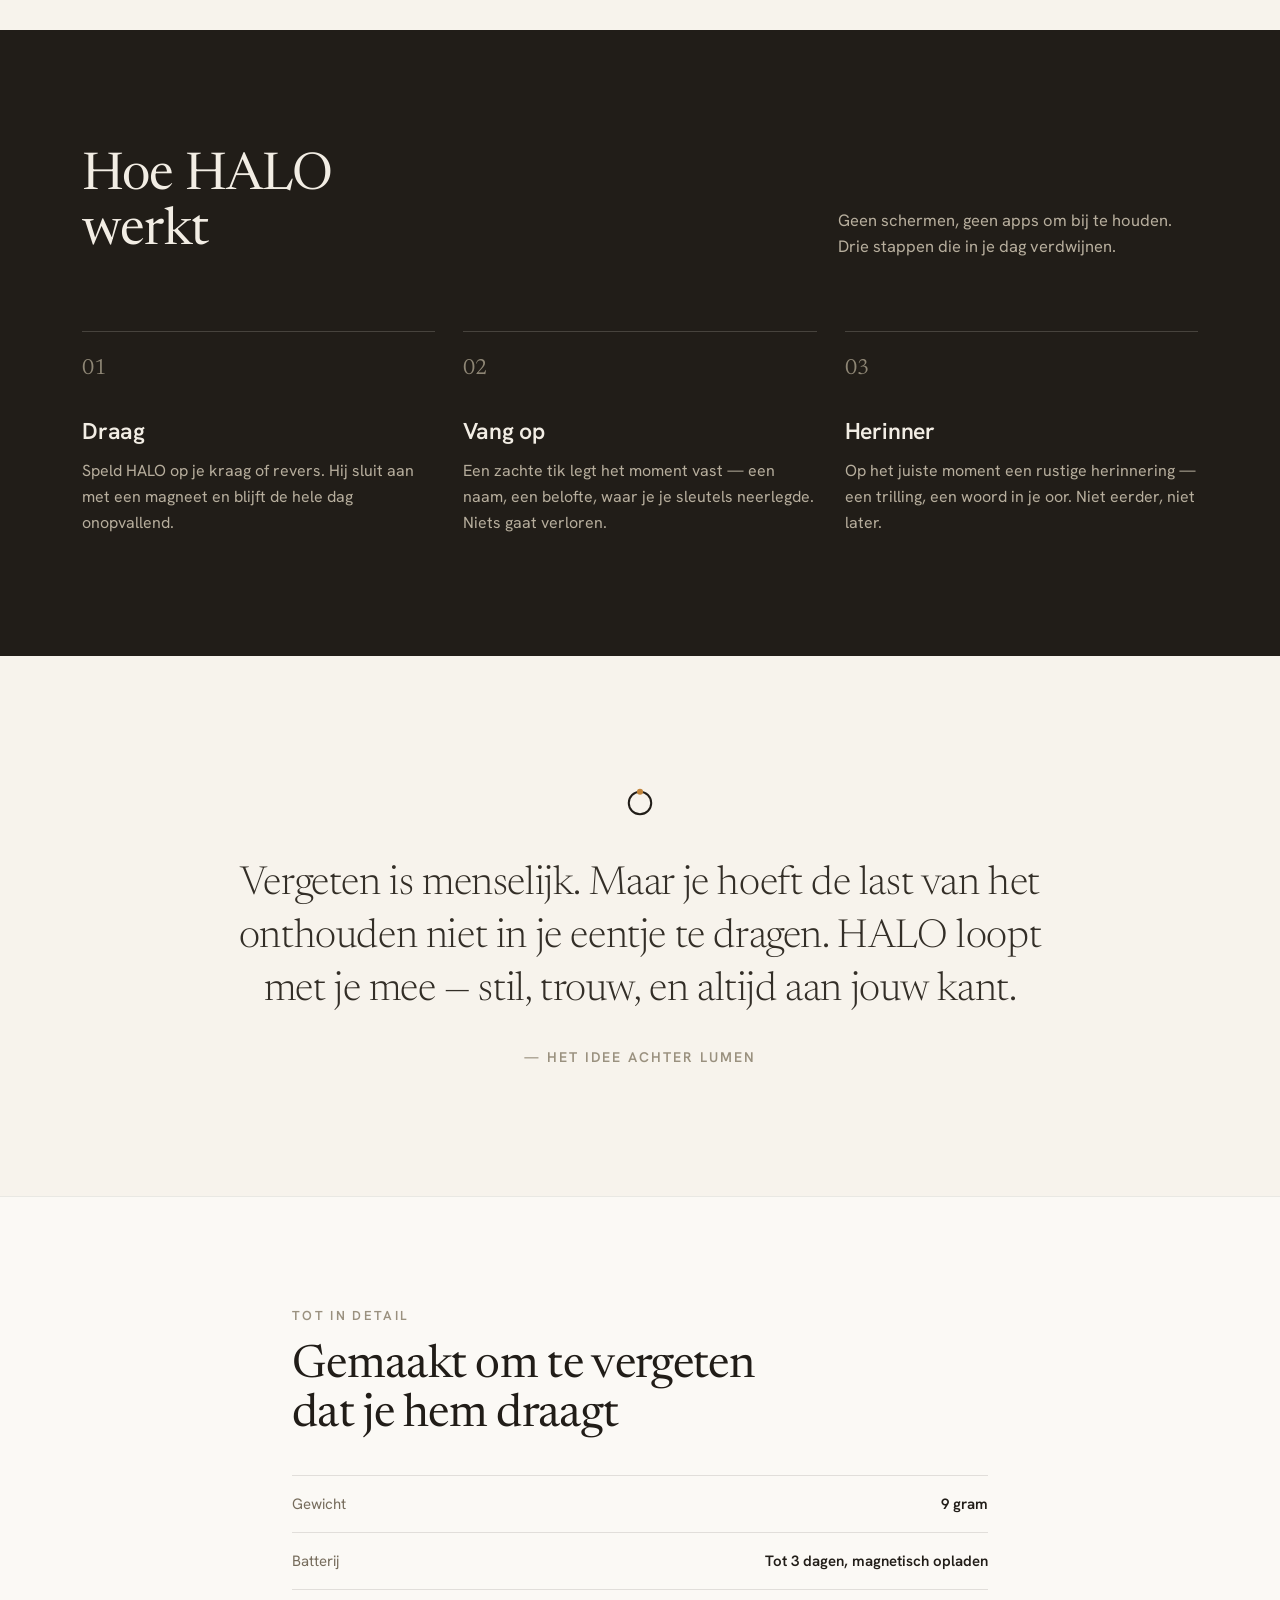
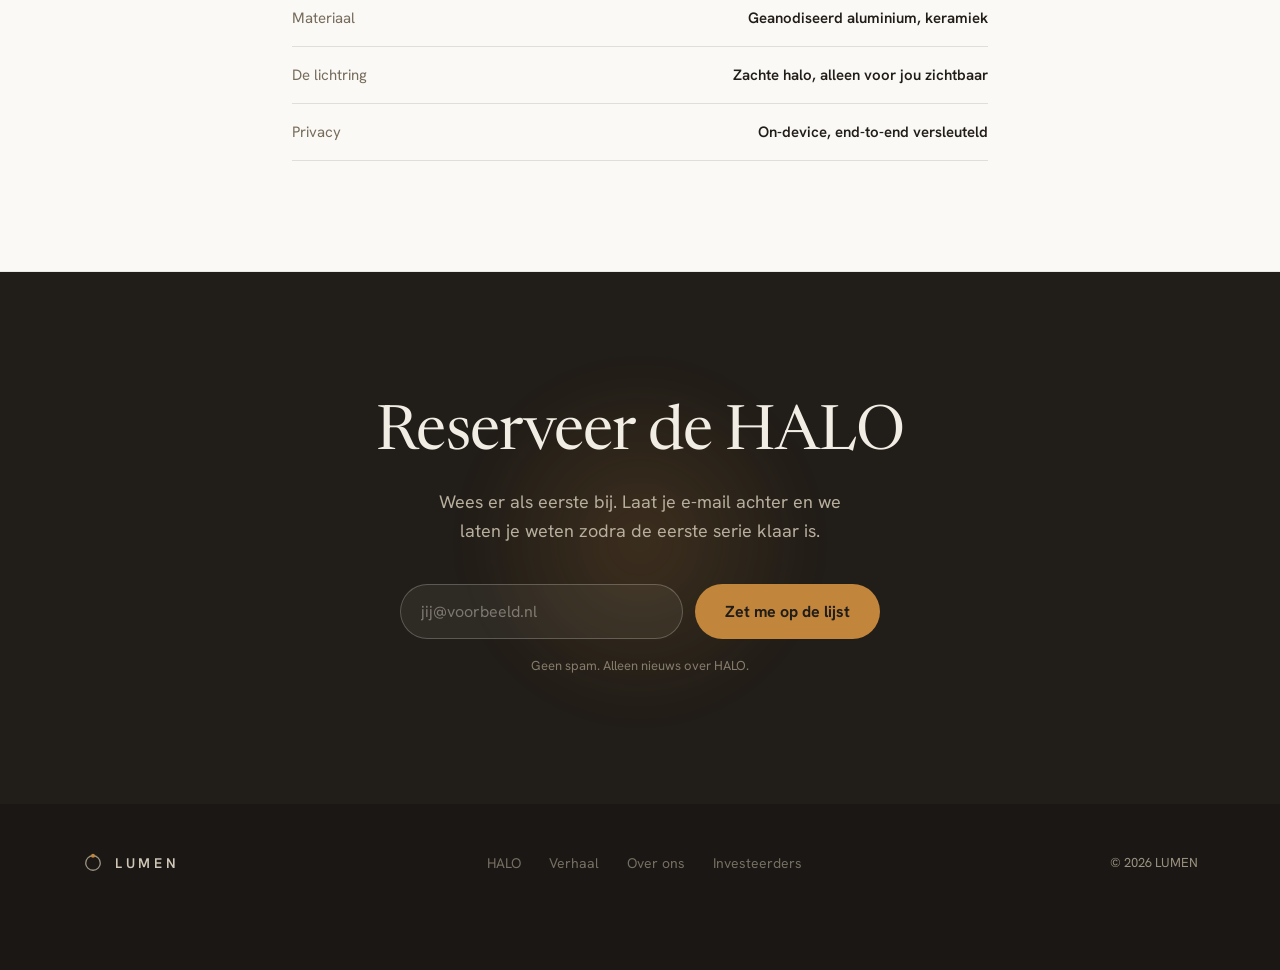
==== commit 3469d59a: "Add About/Investors pages, launch-party toast + webhook signup - Remove branding section and product" ====
--- a/index.html
+++ b/index.html
@@ -8,782 +8,7 @@
   <link rel="preconnect" href="https://fonts.googleapis.com">
   <link rel="preconnect" href="https://fonts.gstatic.com" crossorigin>
   <link href="https://fonts.googleapis.com/css2?family=Newsreader:ital,opsz,wght@0,6..72,300;0,6..72,400;0,6..72,500;1,6..72,300;1,6..72,400&family=Hanken+Grotesk:wght@400;500;600;700&display=swap" rel="stylesheet">
-  <style>
-    *, *::before, *::after { box-sizing: border-box; }
-    html, body { margin: 0; scroll-behavior: smooth; }
-    body {
-      background: #EFE9DF;
-      font-family: 'Hanken Grotesk', system-ui, sans-serif;
-      -webkit-font-smoothing: antialiased;
-      color: #211D18;
-      overflow-x: hidden;
-    }
-    ::selection { background: rgba(194,133,60,.22); }
-
-    /* CSS custom properties */
-    :root {
-      --accent: #C2853C;
-      --glow: 0.7;
-      --ink: #211D18;
-      --paper: #F7F3EC;
-      --surface: #FBF8F2;
-      --ink-soft: #5E564A;
-      --muted: #766C5C;
-      --muted-light: #9A917F;
-      --hairline: rgba(33,29,24,.10);
-      --on-dark: #F2EDE4;
-      --on-dark-muted: #B7AE9D;
-    }
-
-    /* Animations */
-    @keyframes rise {
-      from { opacity: 0; transform: translateY(18px); }
-      to   { opacity: 1; transform: none; }
-    }
-    @keyframes haloPulse {
-      0%, 100% { opacity: .55; transform: scale(1); }
-      50%       { opacity: .9;  transform: scale(1.04); }
-    }
-    @keyframes blink {
-      0%, 46%   { opacity: 1; }
-      50%, 96%  { opacity: .25; }
-      100%      { opacity: 1; }
-    }
-
-    /* Utility */
-    a { color: inherit; text-decoration: none; }
-    .container { max-width: 1180px; margin: 0 auto; padding: 0 32px; }
-
-    /* Nav */
-    .nav {
-      position: sticky;
-      top: 0;
-      z-index: 50;
-      backdrop-filter: saturate(1.1) blur(10px);
-      -webkit-backdrop-filter: saturate(1.1) blur(10px);
-      background: rgba(247,243,236,.72);
-      border-bottom: 1px solid rgba(33,29,24,.08);
-    }
-    .nav-inner {
-      max-width: 1180px;
-      margin: 0 auto;
-      padding: 18px 32px;
-      display: flex;
-      align-items: center;
-      justify-content: space-between;
-      gap: 24px;
-    }
-    .nav-brand {
-      display: flex;
-      align-items: center;
-      gap: 11px;
-      font-weight: 600;
-      letter-spacing: .30em;
-      font-size: 16px;
-    }
-    .nav-links {
-      display: flex;
-      align-items: center;
-      gap: 34px;
-      font-size: 14.5px;
-      font-weight: 500;
-    }
-    .navlink {
-      opacity: .72;
-      transition: opacity .25s;
-    }
-    .navlink:hover { opacity: 1; }
-
-    /* Buttons */
-    .btn-primary {
-      display: inline-block;
-      background: var(--ink);
-      color: var(--paper);
-      padding: 16px 30px;
-      border-radius: 999px;
-      font-weight: 600;
-      font-size: 16px;
-      border: none;
-      cursor: pointer;
-      font-family: inherit;
-      transition: transform .25s ease, box-shadow .25s ease;
-      text-decoration: none;
-    }
-    .btn-primary:hover {
-      transform: translateY(-2px);
-      box-shadow: 0 14px 30px -12px rgba(33,29,24,.5);
-    }
-    .btn-primary.nav-cta {
-      padding: 11px 22px;
-      font-size: 14.5px;
-    }
-    .btn-primary.accent-cta {
-      background: var(--accent);
-      color: var(--ink);
-      font-weight: 700;
-    }
-    .btn-ghost {
-      display: inline-block;
-      border: 1px solid rgba(33,29,24,.22);
-      color: var(--ink);
-      padding: 16px 28px;
-      border-radius: 999px;
-      font-weight: 600;
-      font-size: 16px;
-      background: transparent;
-      cursor: pointer;
-      font-family: inherit;
-      transition: border-color .25s, color .25s;
-      text-decoration: none;
-    }
-    .btn-ghost:hover {
-      border-color: var(--accent);
-      color: var(--accent);
-    }
-
-    /* Eyebrow labels */
-    .eyebrow {
-      font-size: 13px;
-      letter-spacing: .18em;
-      text-transform: uppercase;
-      color: var(--muted-light);
-      font-weight: 600;
-    }
-
-    /* --- SECTIONS --- */
-
-    /* Hero */
-    .hero {
-      background: var(--paper);
-      max-width: 1180px;
-      margin: 0 auto;
-      padding: 96px 32px 40px;
-      display: grid;
-      grid-template-columns: 1.05fr .95fr;
-      gap: 40px;
-      align-items: center;
-      min-height: 80vh;
-    }
-    .hero-text { position: relative; z-index: 2; }
-    .hero-eyebrow {
-      display: inline-flex;
-      align-items: center;
-      gap: 9px;
-      animation: rise .7s both;
-    }
-    .hero-eyebrow-dot {
-      width: 7px;
-      height: 7px;
-      border-radius: 50%;
-      background: var(--accent);
-      box-shadow: 0 0 0 4px rgba(194,133,60,.18);
-    }
-    .hero h1 {
-      font-family: 'Newsreader', serif;
-      font-weight: 400;
-      font-size: clamp(40px, 5.6vw, 76px);
-      line-height: 1.03;
-      letter-spacing: -.015em;
-      margin: 22px 0 0;
-      animation: rise .8s .06s both;
-    }
-    .hero h1 em {
-      font-style: italic;
-      color: var(--accent);
-      font-weight: 300;
-    }
-    .hero-body {
-      max-width: 430px;
-      font-size: 18px;
-      line-height: 1.62;
-      color: var(--ink-soft);
-      margin: 28px 0 0;
-      animation: rise .8s .14s both;
-    }
-    .hero-ctas {
-      display: flex;
-      gap: 14px;
-      flex-wrap: wrap;
-      margin-top: 34px;
-      animation: rise .8s .2s both;
-    }
-
-    /* Device */
-    .hero-device {
-      position: relative;
-      display: grid;
-      place-items: center;
-      min-height: 440px;
-      animation: rise 1s .18s both;
-    }
-    .device-glow {
-      position: absolute;
-      width: 560px;
-      height: 560px;
-      border-radius: 50%;
-      background: radial-gradient(circle, color-mix(in oklab, var(--accent) 32%, transparent), transparent 62%);
-      filter: blur(14px);
-      opacity: var(--glow);
-      pointer-events: none;
-    }
-    .device-disc {
-      position: relative;
-      width: 300px;
-      height: 300px;
-      border-radius: 50%;
-      background: radial-gradient(130% 130% at 32% 24%, #FCFAF6 0%, #ECE5D9 52%, #DCD3C3 100%);
-      box-shadow:
-        0 40px 80px -28px rgba(33,29,24,.45),
-        inset 0 2px 3px rgba(255,255,255,.9),
-        inset 0 -10px 26px rgba(33,29,24,.10);
-    }
-    .device-ring {
-      position: absolute;
-      inset: 34px;
-      border-radius: 50%;
-      border: 2px solid color-mix(in oklab, var(--accent) 75%, white);
-      box-shadow:
-        0 0 26px 2px color-mix(in oklab, var(--accent) 55%, transparent),
-        inset 0 0 18px color-mix(in oklab, var(--accent) 30%, transparent);
-      animation: haloPulse 5.5s ease-in-out infinite;
-    }
-    .device-center {
-      position: absolute;
-      inset: 34px;
-      border-radius: 50%;
-      display: grid;
-      place-items: center;
-    }
-    .device-dot {
-      width: 9px;
-      height: 9px;
-      border-radius: 50%;
-      background: var(--accent);
-      box-shadow: 0 0 14px 3px color-mix(in oklab, var(--accent) 70%, transparent);
-      animation: blink 4s ease-in-out infinite;
-    }
-    .device-clasp {
-      position: absolute;
-      top: -13px;
-      left: 50%;
-      transform: translateX(-50%);
-      width: 46px;
-      height: 16px;
-      border-radius: 8px;
-      background: linear-gradient(#E7E0D3, #CFC6B6);
-      box-shadow: inset 0 1px 2px rgba(255,255,255,.7), 0 4px 8px rgba(33,29,24,.18);
-    }
-    .device-caption {
-      position: absolute;
-      bottom: 6px;
-      font-size: 12.5px;
-      letter-spacing: .18em;
-      text-transform: uppercase;
-      color: var(--muted-light);
-      font-weight: 600;
-    }
-
-    /* Page bg wrapper */
-    .page-bg { background: var(--paper); }
-
-    /* Trust strip */
-    .trust {
-      border-top: 1px solid rgba(33,29,24,.08);
-      border-bottom: 1px solid rgba(33,29,24,.08);
-      background: rgba(255,255,255,.4);
-    }
-    .trust-inner {
-      max-width: 1180px;
-      margin: 0 auto;
-      padding: 22px 32px;
-      display: flex;
-      flex-wrap: wrap;
-      gap: 14px 48px;
-      align-items: center;
-      justify-content: center;
-      font-size: 14px;
-      color: var(--muted);
-      font-weight: 500;
-    }
-    .trust-sep { opacity: .4; }
-
-    /* What is HALO */
-    .what-halo {
-      max-width: 1000px;
-      margin: 0 auto;
-      padding: 120px 32px 96px;
-      text-align: center;
-    }
-    .what-halo h2 {
-      font-family: 'Newsreader', serif;
-      font-weight: 400;
-      font-size: clamp(32px, 4.4vw, 56px);
-      line-height: 1.1;
-      letter-spacing: -.015em;
-      margin: 0;
-    }
-    .what-halo h2 em {
-      font-style: italic;
-      color: var(--accent);
-      font-weight: 300;
-    }
-    .what-halo p {
-      max-width: 600px;
-      margin: 28px auto 0;
-      font-size: 19px;
-      line-height: 1.62;
-      color: var(--ink-soft);
-    }
-    .stats-grid {
-      display: grid;
-      grid-template-columns: repeat(3, 1fr);
-      gap: 1px;
-      margin-top: 64px;
-      background: rgba(33,29,24,.10);
-      border: 1px solid rgba(33,29,24,.10);
-      border-radius: 18px;
-      overflow: hidden;
-    }
-    .stat {
-      background: var(--surface);
-      padding: 38px 26px;
-      text-align: center;
-    }
-    .stat-num {
-      font-family: 'Newsreader', serif;
-      font-size: 40px;
-      color: var(--accent);
-      line-height: 1;
-    }
-    .stat p {
-      margin: 10px 0 0;
-      font-size: 15px;
-      color: var(--ink-soft);
-      line-height: 1.5;
-    }
-
-    /* How it works */
-    .how-works {
-      background: #211D18;
-      color: var(--on-dark);
-    }
-    .how-works-inner {
-      max-width: 1180px;
-      margin: 0 auto;
-      padding: 120px 32px;
-    }
-    .how-works-header {
-      display: flex;
-      align-items: flex-end;
-      justify-content: space-between;
-      flex-wrap: wrap;
-      gap: 20px;
-      margin-bottom: 72px;
-    }
-    .how-works h2 {
-      font-family: 'Newsreader', serif;
-      font-weight: 400;
-      font-size: clamp(32px, 4.2vw, 52px);
-      letter-spacing: -.015em;
-      margin: 0;
-      max-width: 9ch;
-      line-height: 1.05;
-    }
-    .how-works-intro {
-      max-width: 360px;
-      font-size: 16.5px;
-      line-height: 1.6;
-      color: var(--on-dark-muted);
-      margin: 0;
-    }
-    .steps-grid {
-      display: grid;
-      grid-template-columns: repeat(3, 1fr);
-      gap: 28px;
-    }
-    .step {
-      border-top: 1px solid rgba(242,237,228,.18);
-      padding-top: 26px;
-    }
-    .stepnum {
-      font-family: 'Newsreader', serif;
-      font-size: 22px;
-      color: #8E8675;
-      transition: color .35s;
-    }
-    .step:hover .stepnum { color: var(--accent); }
-    .step h3 {
-      font-size: 23px;
-      font-weight: 600;
-      margin: 36px 0 12px;
-      letter-spacing: -.01em;
-    }
-    .step p {
-      font-size: 16px;
-      line-height: 1.62;
-      color: var(--on-dark-muted);
-      margin: 0;
-    }
-
-    /* Story */
-    .story {
-      max-width: 880px;
-      margin: 0 auto;
-      padding: 130px 32px;
-      text-align: center;
-    }
-    .story-quote {
-      font-family: 'Newsreader', serif;
-      font-weight: 300;
-      font-size: clamp(26px, 3.4vw, 40px);
-      line-height: 1.32;
-      letter-spacing: -.01em;
-      margin: 0;
-      color: #332E27;
-    }
-    .story-attr {
-      margin-top: 30px;
-      font-size: 14px;
-      letter-spacing: .14em;
-      text-transform: uppercase;
-      color: var(--muted-light);
-      font-weight: 600;
-    }
-
-    /* Specs */
-    .specs-section {
-      background: rgba(255,255,255,.46);
-      border-top: 1px solid rgba(33,29,24,.08);
-      border-bottom: 1px solid rgba(33,29,24,.08);
-    }
-    .specs-inner {
-      max-width: 1180px;
-      margin: 0 auto;
-      padding: 110px 32px;
-      display: grid;
-      grid-template-columns: 1fr 1fr;
-      gap: 64px;
-      align-items: center;
-    }
-    .product-photo {
-      width: 100%;
-      aspect-ratio: 4/5;
-      background: var(--surface);
-      border: 1px solid var(--hairline);
-      border-radius: 20px;
-      display: grid;
-      place-items: center;
-      color: var(--muted-light);
-      font-size: 14px;
-      text-align: center;
-      padding: 24px;
-    }
-    .product-photo-icon {
-      width: 48px;
-      height: 48px;
-      margin: 0 auto 12px;
-      opacity: .35;
-    }
-    .specs-content h2 {
-      font-family: 'Newsreader', serif;
-      font-weight: 400;
-      font-size: clamp(30px, 3.6vw, 46px);
-      letter-spacing: -.015em;
-      margin: 0 0 8px;
-      line-height: 1.08;
-    }
-    .spec-list {
-      margin-top: 34px;
-      display: flex;
-      flex-direction: column;
-    }
-    .spec-row {
-      display: flex;
-      justify-content: space-between;
-      gap: 20px;
-      padding: 18px 0;
-      border-top: 1px solid rgba(33,29,24,.12);
-    }
-    .spec-row:last-child { border-bottom: 1px solid rgba(33,29,24,.12); }
-    .spec-label { color: var(--muted); font-size: 15px; }
-    .spec-value { font-weight: 600; font-size: 15px; text-align: right; }
-
-    /* Brand / Merk */
-    .brand-section {
-      max-width: 1180px;
-      margin: 0 auto;
-      padding: 120px 32px;
-    }
-    .brand-intro {
-      text-align: center;
-      margin-bottom: 64px;
-    }
-    .brand-intro h2 {
-      font-family: 'Newsreader', serif;
-      font-weight: 400;
-      font-size: clamp(30px, 4vw, 50px);
-      letter-spacing: -.015em;
-      margin: 16px 0 0;
-    }
-    .brand-intro p {
-      max-width: 560px;
-      margin: 18px auto 0;
-      font-size: 17px;
-      line-height: 1.6;
-      color: var(--ink-soft);
-    }
-    .brand-lockups {
-      display: grid;
-      grid-template-columns: 1.2fr 1fr;
-      gap: 24px;
-    }
-    .brand-panel {
-      background: var(--surface);
-      border: 1px solid rgba(33,29,24,.10);
-      border-radius: 20px;
-      padding: 56px;
-      display: grid;
-      place-items: center;
-      min-height: 260px;
-    }
-    .brand-panel-dark {
-      background: #211D18;
-      border-radius: 20px;
-      padding: 56px;
-      display: grid;
-      place-items: center;
-      min-height: 260px;
-    }
-    .brand-primary-lockup {
-      display: flex;
-      align-items: center;
-      gap: 22px;
-      font-weight: 600;
-      letter-spacing: .32em;
-      font-size: 40px;
-    }
-    .brand-inverse-lockup {
-      display: flex;
-      flex-direction: column;
-      align-items: center;
-      gap: 18px;
-      color: var(--on-dark);
-      font-weight: 600;
-      letter-spacing: .32em;
-      font-size: 26px;
-    }
-    .brand-cards {
-      display: grid;
-      grid-template-columns: repeat(3, 1fr);
-      gap: 24px;
-      margin-top: 24px;
-    }
-    .brand-card {
-      background: var(--surface);
-      border: 1px solid rgba(33,29,24,.10);
-      border-radius: 20px;
-      padding: 40px;
-      min-height: 220px;
-      display: flex;
-      flex-direction: column;
-    }
-    .brand-card-label {
-      font-size: 12px;
-      letter-spacing: .16em;
-      text-transform: uppercase;
-      color: var(--muted-light);
-      font-weight: 600;
-    }
-    .halo-wordmark {
-      display: flex;
-      align-items: center;
-      justify-content: center;
-      gap: 4px;
-      font-weight: 600;
-      letter-spacing: .18em;
-      font-size: 46px;
-      color: var(--ink);
-      flex: 1;
-      margin: 16px 0;
-    }
-    .brand-card-note { font-size: 13px; color: var(--muted-light); margin-top: auto; }
-    .palette-list {
-      display: flex;
-      flex-direction: column;
-      gap: 12px;
-      margin-top: 18px;
-    }
-    .palette-item {
-      display: flex;
-      align-items: center;
-      gap: 12px;
-    }
-    .palette-swatch {
-      width: 30px;
-      height: 30px;
-      border-radius: 8px;
-      border: 1px solid rgba(33,29,24,.12);
-      flex-shrink: 0;
-    }
-    .palette-name { font-size: 13px; font-weight: 600; }
-    .palette-hex { font-size: 11.5px; color: var(--muted-light); }
-    .type-specimen { margin-top: 18px; }
-    .type-serif {
-      font-family: 'Newsreader', serif;
-      font-size: 38px;
-      line-height: 1;
-      margin-bottom: 6px;
-    }
-    .type-sans { font-weight: 600; font-size: 24px; letter-spacing: .01em; margin-top: 22px; }
-
-    /* Reserve / CTA */
-    .reserve-section {
-      background: #211D18;
-      color: var(--on-dark);
-    }
-    .reserve-inner {
-      max-width: 760px;
-      margin: 0 auto;
-      padding: 130px 32px;
-      text-align: center;
-      position: relative;
-    }
-    .reserve-glow {
-      position: absolute;
-      left: 50%;
-      top: 60px;
-      transform: translateX(-50%);
-      width: 420px;
-      height: 420px;
-      border-radius: 50%;
-      background: radial-gradient(circle, color-mix(in oklab, var(--accent) 26%, transparent), transparent 60%);
-      filter: blur(20px);
-      opacity: var(--glow);
-      pointer-events: none;
-    }
-    .reserve-content { position: relative; }
-    .reserve-content h2 {
-      font-family: 'Newsreader', serif;
-      font-weight: 400;
-      font-size: clamp(34px, 5vw, 62px);
-      letter-spacing: -.015em;
-      line-height: 1.04;
-      margin: 0;
-    }
-    .reserve-content p {
-      max-width: 440px;
-      margin: 22px auto 0;
-      font-size: 18px;
-      line-height: 1.6;
-      color: var(--on-dark-muted);
-    }
-    .email-form {
-      margin-top: 38px;
-      display: flex;
-      gap: 12px;
-      max-width: 480px;
-      margin-left: auto;
-      margin-right: auto;
-      flex-wrap: wrap;
-      justify-content: center;
-    }
-    .email-input {
-      flex: 1;
-      min-width: 240px;
-      background: rgba(247,243,236,.06);
-      border: 1px solid rgba(242,237,228,.24);
-      color: var(--on-dark);
-      padding: 16px 20px;
-      border-radius: 999px;
-      font-size: 16px;
-      font-family: inherit;
-      outline: none;
-      transition: border-color .2s;
-    }
-    .email-input:focus { border-color: rgba(242,237,228,.48); }
-    .email-input::placeholder { color: rgba(242,237,228,.4); }
-    .reserve-disclaimer {
-      margin-top: 18px;
-      font-size: 13px;
-      color: #857C6C;
-    }
-    .confirmed-pill {
-      margin-top: 38px;
-      display: inline-flex;
-      align-items: center;
-      gap: 12px;
-      background: rgba(242,237,228,.08);
-      border: 1px solid rgba(242,237,228,.2);
-      border-radius: 999px;
-      padding: 16px 28px;
-      font-size: 16px;
-    }
-    .confirmed-dot {
-      width: 9px;
-      height: 9px;
-      border-radius: 50%;
-      background: var(--accent);
-      box-shadow: 0 0 12px 2px var(--accent);
-    }
-
-    /* Footer */
-    .footer {
-      background: #1A1714;
-      color: #9A917F;
-    }
-    .footer-inner {
-      max-width: 1180px;
-      margin: 0 auto;
-      padding: 48px 32px;
-      display: flex;
-      flex-wrap: wrap;
-      gap: 24px;
-      align-items: center;
-      justify-content: space-between;
-    }
-    .footer-brand {
-      display: flex;
-      align-items: center;
-      gap: 11px;
-      color: #CFC6B6;
-      font-weight: 600;
-      letter-spacing: .26em;
-      font-size: 14px;
-    }
-    .footer-links {
-      display: flex;
-      gap: 28px;
-      font-size: 14px;
-    }
-    .footer-copy { font-size: 13px; }
-
-    /* Responsive */
-    @media (max-width: 768px) {
-      .hero {
-        grid-template-columns: 1fr;
-        padding: 80px 24px 40px;
-        min-height: auto;
-        gap: 48px;
-      }
-      .hero-device { min-height: 360px; }
-      .device-glow { width: 340px; height: 340px; }
-      .stats-grid { grid-template-columns: 1fr; }
-      .steps-grid { grid-template-columns: 1fr; }
-      .specs-inner { grid-template-columns: 1fr; gap: 40px; }
-      .brand-lockups { grid-template-columns: 1fr; }
-      .brand-cards { grid-template-columns: 1fr; }
-      .how-works-header { flex-direction: column; align-items: flex-start; }
-      .nav-links { display: none; }
-      .nav-inner { padding: 14px 24px; }
-      .container { padding: 0 24px; }
-    }
-    @media (max-width: 480px) {
-      .what-halo { padding: 80px 24px 64px; }
-      .story { padding: 80px 24px; }
-      .brand-section { padding: 80px 24px; }
-      .reserve-glow { width: 280px; height: 280px; }
-    }
-  </style>
+  <link rel="stylesheet" href="styles.css">
 </head>
 <body>
 
@@ -802,8 +27,10 @@
       <div class="nav-links">
         <a class="navlink" href="#halo">HALO</a>
         <a class="navlink" href="#werkt">Hoe het werkt</a>
-        <a class="navlink" href="#verhaal">Verhaal</a>
         <a class="navlink" href="#specs">Specificaties</a>
+        <a class="navlink" href="over-ons.html">Over ons</a>
+        <a class="navlink" href="investeerders.html">Investeerders</a>
+        <a class="navlink" href="#" onclick="openLaunchToast();return false;">Launch party</a>
         <a class="btn-primary nav-cta" href="#reserveer">Reserveer</a>
       </div>
     </nav>
@@ -931,14 +158,6 @@
   <!-- SPECS / DETAIL -->
   <section id="specs" class="specs-section">
     <div class="specs-inner">
-      <div class="product-photo" id="product-photo-slot">
-        <svg class="product-photo-icon" viewBox="0 0 48 48" fill="none" aria-hidden="true">
-          <rect x="4" y="10" width="40" height="32" rx="4" stroke="currentColor" stroke-width="2"/>
-          <circle cx="24" cy="26" r="8" stroke="currentColor" stroke-width="2"/>
-          <path d="M16 10l3-6h10l3 6" stroke="currentColor" stroke-width="2" stroke-linejoin="round"/>
-        </svg>
-        Productfoto volgt
-      </div>
       <div class="specs-content">
         <div class="eyebrow" style="margin-bottom:18px">Tot in detail</div>
         <h2>Gemaakt om te vergeten<br>dat je hem draagt</h2>
@@ -968,87 +187,63 @@
     </div>
   </section>
 
-  <!-- BRAND / MERK -->
-  <section>
-    <div class="brand-section">
-      <div class="brand-intro">
-        <div class="eyebrow">Het merk</div>
-        <h2>Een ring van licht</h2>
-        <p>Het symbool: een halo — de ring — met één punt van licht. De cirkel is wat HALO terugbrengt; de stip is het moment dat oplicht. Samen, nooit alleen.</p>
-      </div>
-
-      <div class="brand-lockups">
-        <div class="brand-panel">
-          <div class="brand-primary-lockup">
-            <svg width="72" height="72" viewBox="0 0 100 100" aria-hidden="true">
-              <circle cx="50" cy="50" r="33" fill="none" stroke="#211D18" stroke-width="6"/>
-              <circle cx="50" cy="17" r="9" fill="var(--accent)"/>
-            </svg>
-            LUMEN
-          </div>
-        </div>
-        <div class="brand-panel-dark">
-          <div class="brand-inverse-lockup">
-            <svg width="56" height="56" viewBox="0 0 100 100" aria-hidden="true">
-              <circle cx="50" cy="50" r="33" fill="none" stroke="#F2EDE4" stroke-width="6"/>
-              <circle cx="50" cy="17" r="9" fill="var(--accent)"/>
-            </svg>
-            LUMEN
-          </div>
-        </div>
-      </div>
-
-      <div class="brand-cards">
-        <div class="brand-card">
-          <div class="brand-card-label">Productmerk</div>
-          <div class="halo-wordmark">
-            HAL<svg width="40" height="40" viewBox="0 0 100 100" style="margin-left:4px" aria-hidden="true">
-              <circle cx="50" cy="50" r="33" fill="none" stroke="#211D18" stroke-width="9"/>
-              <circle cx="50" cy="17" r="11" fill="var(--accent)"/>
-            </svg>
-          </div>
-          <div class="brand-card-note">De O wordt de halo</div>
-        </div>
-
-        <div class="brand-card">
-          <div class="brand-card-label">Palet</div>
-          <div class="palette-list">
-            <div class="palette-item">
-              <span class="palette-swatch" style="background:#211D18"></span>
-              <div>
-                <div class="palette-name">Inkt</div>
-                <div class="palette-hex">#211D18</div>
-              </div>
-            </div>
-            <div class="palette-item">
-              <span class="palette-swatch" style="background:var(--accent);border-color:transparent"></span>
-              <div>
-                <div class="palette-name">Licht</div>
-                <div class="palette-hex">Accent</div>
-              </div>
-            </div>
-            <div class="palette-item">
-              <span class="palette-swatch" style="background:#F7F3EC"></span>
-              <div>
-                <div class="palette-name">Papier</div>
-                <div class="palette-hex">#F7F3EC</div>
-              </div>
-            </div>
-          </div>
-        </div>
-
-        <div class="brand-card">
-          <div class="brand-card-label">Typografie</div>
-          <div class="type-specimen">
-            <div class="type-serif">Newsreader</div>
-            <div style="font-size:13px;color:var(--muted-light);margin-bottom:22px">Display · serif · warm</div>
-            <div class="type-sans">Hanken Grotesk</div>
-            <div style="font-size:13px;color:var(--muted-light)">Tekst · helder · neutraal</div>
-          </div>
-        </div>
-      </div>
-    </div>
-  </section>
+  <!-- LAUNCH PARTY — bottom banner -->
+  <div class="launch-banner" id="launch-banner">
+    <div class="launch-banner-text">
+      <strong>LAUNCH PARTY</strong> — We onthullen HALO live. Ben jij erbij?
+    </div>
+    <div class="launch-banner-actions">
+      <button type="button" class="btn-primary accent-cta" onclick="openLaunchToast()">Schrijf je in</button>
+      <button type="button" class="launch-banner-close" onclick="dismissLaunchBanner()" aria-label="Banner sluiten">&times;</button>
+    </div>
+  </div>
+
+  <!-- LAUNCH PARTY — inschrijftoast -->
+  <div class="launch-toast" id="launch-toast" role="dialog" aria-label="Inschrijven launch party" aria-hidden="true">
+    <button type="button" class="launch-toast-close" onclick="closeLaunchToast()" aria-label="Sluiten">&times;</button>
+    <span class="eyebrow">Het evenement</span>
+    <h3>Kom naar de <em>launch party</em></h3>
+    <p>We onthullen HALO live. Schrijf je in en we sturen je de details.</p>
+
+    <div id="launch-form-wrap">
+      <form class="launch-form" id="launch-form" onsubmit="handleLaunchParty(event)">
+        <input
+          class="launch-input"
+          type="text"
+          id="lp-name"
+          name="naam"
+          placeholder="Je naam"
+          autocomplete="name"
+          required
+        >
+        <input
+          class="launch-input"
+          type="email"
+          id="lp-email"
+          name="email"
+          placeholder="jij@voorbeeld.nl"
+          autocomplete="email"
+          required
+        >
+        <button type="submit" class="btn-primary accent-cta">Schrijf me in</button>
+      </form>
+      <div class="launch-error" id="lp-error" style="display:none">
+        Er ging iets mis bij het inschrijven. Probeer het later opnieuw.
+      </div>
+      <div class="launch-error" id="lp-not-invited" style="display:none">
+        Helaas, je bent niet uitgenodigd voor de launch party.
+      </div>
+    </div>
+
+    <div id="launch-confirmed-wrap" style="display:none">
+      <div class="launch-confirmed">
+        <span class="launch-confirmed-dot"></span>
+        Bedankt — je inschrijving is binnen. Tot op de launch party!
+      </div>
+    </div>
+
+    <div class="launch-disclaimer">We gebruiken je gegevens alleen voor dit evenement.</div>
+  </div>
 
   <!-- RESERVE / CTA -->
   <section id="reserveer" class="reserve-section">
@@ -1096,9 +291,9 @@
       </a>
       <div class="footer-links">
         <a class="navlink" href="#halo">HALO</a>
-        <a class="navlink" href="#werkt">Hoe het werkt</a>
-        <a class="navlink" href="#specs">Specificaties</a>
         <a class="navlink" href="#verhaal">Verhaal</a>
+        <a class="navlink" href="over-ons.html">Over ons</a>
+        <a class="navlink" href="investeerders.html">Investeerders</a>
       </div>
       <div class="footer-copy">© <span id="footer-year"></span> LUMEN</div>
     </div>
@@ -1106,18 +301,7 @@
 
 </div>
 
-<script>
-  document.getElementById('footer-year').textContent = new Date().getFullYear();
-
-  function handleReserve(e) {
-    e.preventDefault();
-    var email = document.getElementById('email-input').value;
-    if (email && email.includes('@')) {
-      document.getElementById('email-form-wrap').style.display = 'none';
-      document.getElementById('confirmed-wrap').style.display = 'block';
-    }
-  }
-</script>
+  <script src="scripts.js"></script>
 
 </body>
 </html>
--- a/styles.css
+++ b/styles.css
@@ -0,0 +1,1007 @@
+    *, *::before, *::after { box-sizing: border-box; }
+    html, body { margin: 0; scroll-behavior: smooth; }
+    body {
+      background: #EFE9DF;
+      font-family: 'Hanken Grotesk', system-ui, sans-serif;
+      -webkit-font-smoothing: antialiased;
+      color: #211D18;
+      overflow-x: hidden;
+    }
+    ::selection { background: rgba(194,133,60,.22); }
+
+    /* CSS custom properties */
+    :root {
+      --accent: #C2853C;
+      --glow: 0.7;
+      --ink: #211D18;
+      --paper: #F7F3EC;
+      --surface: #FBF8F2;
+      --ink-soft: #5E564A;
+      --muted: #766C5C;
+      --muted-light: #9A917F;
+      --hairline: rgba(33,29,24,.10);
+      --on-dark: #F2EDE4;
+      --on-dark-muted: #B7AE9D;
+    }
+
+    /* Animations */
+    @keyframes rise {
+      from { opacity: 0; transform: translateY(18px); }
+      to   { opacity: 1; transform: none; }
+    }
+    @keyframes haloPulse {
+      0%, 100% { opacity: .55; transform: scale(1); }
+      50%       { opacity: .9;  transform: scale(1.04); }
+    }
+    @keyframes blink {
+      0%, 46%   { opacity: 1; }
+      50%, 96%  { opacity: .25; }
+      100%      { opacity: 1; }
+    }
+
+    /* Utility */
+    a { color: inherit; text-decoration: none; }
+    .container { max-width: 1180px; margin: 0 auto; padding: 0 32px; }
+
+    /* Nav */
+    .nav {
+      position: sticky;
+      top: 0;
+      z-index: 50;
+      backdrop-filter: saturate(1.1) blur(10px);
+      -webkit-backdrop-filter: saturate(1.1) blur(10px);
+      background: rgba(247,243,236,.72);
+      border-bottom: 1px solid rgba(33,29,24,.08);
+    }
+    .nav-inner {
+      max-width: 1180px;
+      margin: 0 auto;
+      padding: 18px 32px;
+      display: flex;
+      align-items: center;
+      justify-content: space-between;
+      gap: 24px;
+    }
+    .nav-brand {
+      display: flex;
+      align-items: center;
+      gap: 11px;
+      font-weight: 600;
+      letter-spacing: .30em;
+      font-size: 16px;
+    }
+    .nav-links {
+      display: flex;
+      align-items: center;
+      gap: 22px;
+      font-size: 14px;
+      font-weight: 500;
+    }
+    .navlink {
+      opacity: .72;
+      transition: opacity .25s, color .25s;
+      white-space: nowrap;
+    }
+    .navlink:hover { opacity: 1; }
+    .navlink.active { opacity: 1; color: var(--accent); }
+
+    /* Buttons */
+    .btn-primary {
+      display: inline-block;
+      background: var(--ink);
+      color: var(--paper);
+      padding: 16px 30px;
+      border-radius: 999px;
+      font-weight: 600;
+      font-size: 16px;
+      border: none;
+      cursor: pointer;
+      font-family: inherit;
+      transition: transform .25s ease, box-shadow .25s ease;
+      text-decoration: none;
+    }
+    .btn-primary:hover {
+      transform: translateY(-2px);
+      box-shadow: 0 14px 30px -12px rgba(33,29,24,.5);
+    }
+    .btn-primary.nav-cta {
+      padding: 11px 22px;
+      font-size: 14.5px;
+    }
+    .btn-primary.accent-cta {
+      background: var(--accent);
+      color: var(--ink);
+      font-weight: 700;
+    }
+    .btn-ghost {
+      display: inline-block;
+      border: 1px solid rgba(33,29,24,.22);
+      color: var(--ink);
+      padding: 16px 28px;
+      border-radius: 999px;
+      font-weight: 600;
+      font-size: 16px;
+      background: transparent;
+      cursor: pointer;
+      font-family: inherit;
+      transition: border-color .25s, color .25s;
+      text-decoration: none;
+    }
+    .btn-ghost:hover {
+      border-color: var(--accent);
+      color: var(--accent);
+    }
+
+    /* Eyebrow labels */
+    .eyebrow {
+      font-size: 13px;
+      letter-spacing: .18em;
+      text-transform: uppercase;
+      color: var(--muted-light);
+      font-weight: 600;
+    }
+
+    /* --- SECTIONS --- */
+
+    /* Hero */
+    .hero {
+      background: var(--paper);
+      max-width: 1180px;
+      margin: 0 auto;
+      padding: 96px 32px 40px;
+      display: grid;
+      grid-template-columns: 1.05fr .95fr;
+      gap: 40px;
+      align-items: center;
+      min-height: 80vh;
+    }
+    .hero-text { position: relative; z-index: 2; }
+    .hero-eyebrow {
+      display: inline-flex;
+      align-items: center;
+      gap: 9px;
+      animation: rise .7s both;
+    }
+    .hero-eyebrow-dot {
+      width: 7px;
+      height: 7px;
+      border-radius: 50%;
+      background: var(--accent);
+      box-shadow: 0 0 0 4px rgba(194,133,60,.18);
+    }
+    .hero h1 {
+      font-family: 'Newsreader', serif;
+      font-weight: 400;
+      font-size: clamp(40px, 5.6vw, 76px);
+      line-height: 1.03;
+      letter-spacing: -.015em;
+      margin: 22px 0 0;
+      animation: rise .8s .06s both;
+    }
+    .hero h1 em {
+      font-style: italic;
+      color: var(--accent);
+      font-weight: 300;
+    }
+    .hero-body {
+      max-width: 430px;
+      font-size: 18px;
+      line-height: 1.62;
+      color: var(--ink-soft);
+      margin: 28px 0 0;
+      animation: rise .8s .14s both;
+    }
+    .hero-ctas {
+      display: flex;
+      gap: 14px;
+      flex-wrap: wrap;
+      margin-top: 34px;
+      animation: rise .8s .2s both;
+    }
+
+    /* Device */
+    .hero-device {
+      position: relative;
+      display: grid;
+      place-items: center;
+      min-height: 440px;
+      animation: rise 1s .18s both;
+    }
+    .device-glow {
+      position: absolute;
+      width: 560px;
+      height: 560px;
+      border-radius: 50%;
+      background: radial-gradient(circle, color-mix(in oklab, var(--accent) 32%, transparent), transparent 62%);
+      filter: blur(14px);
+      opacity: var(--glow);
+      pointer-events: none;
+    }
+    .device-disc {
+      position: relative;
+      width: 300px;
+      height: 300px;
+      border-radius: 50%;
+      background: radial-gradient(130% 130% at 32% 24%, #FCFAF6 0%, #ECE5D9 52%, #DCD3C3 100%);
+      box-shadow:
+        0 40px 80px -28px rgba(33,29,24,.45),
+        inset 0 2px 3px rgba(255,255,255,.9),
+        inset 0 -10px 26px rgba(33,29,24,.10);
+    }
+    .device-ring {
+      position: absolute;
+      inset: 34px;
+      border-radius: 50%;
+      border: 2px solid color-mix(in oklab, var(--accent) 75%, white);
+      box-shadow:
+        0 0 26px 2px color-mix(in oklab, var(--accent) 55%, transparent),
+        inset 0 0 18px color-mix(in oklab, var(--accent) 30%, transparent);
+      animation: haloPulse 5.5s ease-in-out infinite;
+    }
+    .device-center {
+      position: absolute;
+      inset: 34px;
+      border-radius: 50%;
+      display: grid;
+      place-items: center;
+    }
+    .device-dot {
+      width: 9px;
+      height: 9px;
+      border-radius: 50%;
+      background: var(--accent);
+      box-shadow: 0 0 14px 3px color-mix(in oklab, var(--accent) 70%, transparent);
+      animation: blink 4s ease-in-out infinite;
+    }
+    .device-clasp {
+      position: absolute;
+      top: -13px;
+      left: 50%;
+      transform: translateX(-50%);
+      width: 46px;
+      height: 16px;
+      border-radius: 8px;
+      background: linear-gradient(#E7E0D3, #CFC6B6);
+      box-shadow: inset 0 1px 2px rgba(255,255,255,.7), 0 4px 8px rgba(33,29,24,.18);
+    }
+    .device-caption {
+      position: absolute;
+      bottom: 6px;
+      font-size: 12.5px;
+      letter-spacing: .18em;
+      text-transform: uppercase;
+      color: var(--muted-light);
+      font-weight: 600;
+    }
+
+    /* Page bg wrapper */
+    .page-bg { background: var(--paper); }
+
+    /* Trust strip */
+    .trust {
+      border-top: 1px solid rgba(33,29,24,.08);
+      border-bottom: 1px solid rgba(33,29,24,.08);
+      background: rgba(255,255,255,.4);
+    }
+    .trust-inner {
+      max-width: 1180px;
+      margin: 0 auto;
+      padding: 22px 32px;
+      display: flex;
+      flex-wrap: wrap;
+      gap: 14px 48px;
+      align-items: center;
+      justify-content: center;
+      font-size: 14px;
+      color: var(--muted);
+      font-weight: 500;
+    }
+    .trust-sep { opacity: .4; }
+
+    /* What is HALO */
+    .what-halo {
+      max-width: 1000px;
+      margin: 0 auto;
+      padding: 120px 32px 96px;
+      text-align: center;
+    }
+    .what-halo h2 {
+      font-family: 'Newsreader', serif;
+      font-weight: 400;
+      font-size: clamp(32px, 4.4vw, 56px);
+      line-height: 1.1;
+      letter-spacing: -.015em;
+      margin: 0;
+    }
+    .what-halo h2 em {
+      font-style: italic;
+      color: var(--accent);
+      font-weight: 300;
+    }
+    .what-halo p {
+      max-width: 600px;
+      margin: 28px auto 0;
+      font-size: 19px;
+      line-height: 1.62;
+      color: var(--ink-soft);
+    }
+    .stats-grid {
+      display: grid;
+      grid-template-columns: repeat(3, 1fr);
+      gap: 1px;
+      margin-top: 64px;
+      background: rgba(33,29,24,.10);
+      border: 1px solid rgba(33,29,24,.10);
+      border-radius: 18px;
+      overflow: hidden;
+    }
+    .stat {
+      background: var(--surface);
+      padding: 38px 26px;
+      text-align: center;
+    }
+    .stat-num {
+      font-family: 'Newsreader', serif;
+      font-size: 40px;
+      color: var(--accent);
+      line-height: 1;
+    }
+    .stat p {
+      margin: 10px 0 0;
+      font-size: 15px;
+      color: var(--ink-soft);
+      line-height: 1.5;
+    }
+
+    /* How it works */
+    .how-works {
+      background: #211D18;
+      color: var(--on-dark);
+    }
+    .how-works-inner {
+      max-width: 1180px;
+      margin: 0 auto;
+      padding: 120px 32px;
+    }
+    .how-works-header {
+      display: flex;
+      align-items: flex-end;
+      justify-content: space-between;
+      flex-wrap: wrap;
+      gap: 20px;
+      margin-bottom: 72px;
+    }
+    .how-works h2 {
+      font-family: 'Newsreader', serif;
+      font-weight: 400;
+      font-size: clamp(32px, 4.2vw, 52px);
+      letter-spacing: -.015em;
+      margin: 0;
+      max-width: 9ch;
+      line-height: 1.05;
+    }
+    .how-works-intro {
+      max-width: 360px;
+      font-size: 16.5px;
+      line-height: 1.6;
+      color: var(--on-dark-muted);
+      margin: 0;
+    }
+    .steps-grid {
+      display: grid;
+      grid-template-columns: repeat(3, 1fr);
+      gap: 28px;
+    }
+    .step {
+      border-top: 1px solid rgba(242,237,228,.18);
+      padding-top: 26px;
+    }
+    .stepnum {
+      font-family: 'Newsreader', serif;
+      font-size: 22px;
+      color: #8E8675;
+      transition: color .35s;
+    }
+    .step:hover .stepnum { color: var(--accent); }
+    .step h3 {
+      font-size: 23px;
+      font-weight: 600;
+      margin: 36px 0 12px;
+      letter-spacing: -.01em;
+    }
+    .step p {
+      font-size: 16px;
+      line-height: 1.62;
+      color: var(--on-dark-muted);
+      margin: 0;
+    }
+
+    /* Story */
+    .story {
+      max-width: 880px;
+      margin: 0 auto;
+      padding: 130px 32px;
+      text-align: center;
+    }
+    .story-quote {
+      font-family: 'Newsreader', serif;
+      font-weight: 300;
+      font-size: clamp(26px, 3.4vw, 40px);
+      line-height: 1.32;
+      letter-spacing: -.01em;
+      margin: 0;
+      color: #332E27;
+    }
+    .story-attr {
+      margin-top: 30px;
+      font-size: 14px;
+      letter-spacing: .14em;
+      text-transform: uppercase;
+      color: var(--muted-light);
+      font-weight: 600;
+    }
+
+    /* Specs */
+    .specs-section {
+      background: rgba(255,255,255,.46);
+      border-top: 1px solid rgba(33,29,24,.08);
+      border-bottom: 1px solid rgba(33,29,24,.08);
+    }
+    .specs-inner {
+      max-width: 760px;
+      margin: 0 auto;
+      padding: 110px 32px;
+    }
+    .specs-content h2 {
+      font-family: 'Newsreader', serif;
+      font-weight: 400;
+      font-size: clamp(30px, 3.6vw, 46px);
+      letter-spacing: -.015em;
+      margin: 0 0 8px;
+      line-height: 1.08;
+    }
+    .spec-list {
+      margin-top: 34px;
+      display: flex;
+      flex-direction: column;
+    }
+    .spec-row {
+      display: flex;
+      justify-content: space-between;
+      gap: 20px;
+      padding: 18px 0;
+      border-top: 1px solid rgba(33,29,24,.12);
+    }
+    .spec-row:last-child { border-bottom: 1px solid rgba(33,29,24,.12); }
+    .spec-label { color: var(--muted); font-size: 15px; }
+    .spec-value { font-weight: 600; font-size: 15px; text-align: right; }
+
+    /* Launch party — bottom banner */
+    .launch-banner {
+      position: fixed;
+      left: 0;
+      right: 0;
+      bottom: 0;
+      z-index: 60;
+      background: #211D18;
+      color: var(--on-dark);
+      border-top: 1px solid rgba(242,237,228,.14);
+      box-shadow: 0 -12px 34px -18px rgba(0,0,0,.6);
+      display: flex;
+      align-items: center;
+      justify-content: center;
+      gap: 12px 22px;
+      flex-wrap: wrap;
+      padding: 15px 24px;
+    }
+    .launch-banner.hidden { display: none; }
+    .launch-banner-text { font-size: 15px; }
+    .launch-banner-text strong {
+      color: var(--accent);
+      font-weight: 700;
+      letter-spacing: .04em;
+    }
+    .launch-banner-actions {
+      display: flex;
+      align-items: center;
+      gap: 8px;
+    }
+    .launch-banner .btn-primary { padding: 11px 22px; font-size: 14.5px; }
+    .launch-banner-close {
+      background: transparent;
+      border: none;
+      color: var(--on-dark-muted);
+      font-size: 22px;
+      line-height: 1;
+      cursor: pointer;
+      padding: 6px 8px;
+      border-radius: 8px;
+      transition: color .2s;
+    }
+    .launch-banner-close:hover { color: var(--on-dark); }
+
+    /* Launch party — toast */
+    .launch-toast {
+      position: fixed;
+      right: 24px;
+      bottom: 92px;
+      z-index: 70;
+      width: 360px;
+      max-width: calc(100vw - 32px);
+      background: var(--paper);
+      border: 1px solid rgba(33,29,24,.12);
+      border-radius: 20px;
+      box-shadow: 0 30px 70px -24px rgba(33,29,24,.55);
+      padding: 28px 26px 26px;
+      opacity: 0;
+      transform: translateY(16px);
+      pointer-events: none;
+      transition: opacity .3s ease, transform .3s ease;
+    }
+    .launch-toast.open {
+      opacity: 1;
+      transform: none;
+      pointer-events: auto;
+    }
+    .launch-toast .eyebrow { display: block; }
+    .launch-toast h3 {
+      font-family: 'Newsreader', serif;
+      font-weight: 400;
+      font-size: 28px;
+      letter-spacing: -.015em;
+      line-height: 1.1;
+      margin: 10px 0 0;
+    }
+    .launch-toast h3 em {
+      font-style: italic;
+      color: var(--accent);
+      font-weight: 300;
+    }
+    .launch-toast > p {
+      font-size: 15px;
+      line-height: 1.55;
+      color: var(--ink-soft);
+      margin: 10px 0 0;
+    }
+    .launch-toast-close {
+      position: absolute;
+      top: 14px;
+      right: 14px;
+      background: transparent;
+      border: none;
+      color: var(--muted-light);
+      font-size: 22px;
+      line-height: 1;
+      cursor: pointer;
+      padding: 4px 8px;
+      border-radius: 8px;
+      transition: color .2s;
+    }
+    .launch-toast-close:hover { color: var(--ink); }
+    .launch-form {
+      margin-top: 22px;
+      display: flex;
+      flex-direction: column;
+      gap: 12px;
+      text-align: left;
+    }
+    .launch-input {
+      width: 100%;
+      background: var(--surface);
+      border: 1px solid rgba(33,29,24,.18);
+      color: var(--ink);
+      padding: 16px 20px;
+      border-radius: 14px;
+      font-size: 16px;
+      font-family: inherit;
+      outline: none;
+      transition: border-color .2s;
+    }
+    .launch-input:focus { border-color: var(--accent); }
+    .launch-input::placeholder { color: var(--muted-light); }
+    .launch-form .btn-primary { margin-top: 6px; width: 100%; }
+    .launch-disclaimer {
+      margin-top: 16px;
+      font-size: 12.5px;
+      color: var(--muted-light);
+    }
+    .launch-error {
+      margin-top: 16px;
+      font-size: 14px;
+      color: #B4452E;
+    }
+    .launch-confirmed {
+      margin-top: 22px;
+      display: inline-flex;
+      align-items: center;
+      gap: 12px;
+      background: var(--surface);
+      border: 1px solid rgba(33,29,24,.14);
+      border-radius: 999px;
+      padding: 16px 28px;
+      font-size: 16px;
+    }
+    .launch-confirmed-dot {
+      width: 9px;
+      height: 9px;
+      border-radius: 50%;
+      background: var(--accent);
+      box-shadow: 0 0 12px 2px color-mix(in oklab, var(--accent) 70%, transparent);
+    }
+
+    /* Reserve / CTA */
+    .reserve-section {
+      background: #211D18;
+      color: var(--on-dark);
+    }
+    .reserve-inner {
+      max-width: 760px;
+      margin: 0 auto;
+      padding: 130px 32px;
+      text-align: center;
+      position: relative;
+    }
+    .reserve-glow {
+      position: absolute;
+      left: 50%;
+      top: 60px;
+      transform: translateX(-50%);
+      width: 420px;
+      height: 420px;
+      border-radius: 50%;
+      background: radial-gradient(circle, color-mix(in oklab, var(--accent) 26%, transparent), transparent 60%);
+      filter: blur(20px);
+      opacity: var(--glow);
+      pointer-events: none;
+    }
+    .reserve-content { position: relative; }
+    .reserve-content h2 {
+      font-family: 'Newsreader', serif;
+      font-weight: 400;
+      font-size: clamp(34px, 5vw, 62px);
+      letter-spacing: -.015em;
+      line-height: 1.04;
+      margin: 0;
+    }
+    .reserve-content p {
+      max-width: 440px;
+      margin: 22px auto 0;
+      font-size: 18px;
+      line-height: 1.6;
+      color: var(--on-dark-muted);
+    }
+    .email-form {
+      margin-top: 38px;
+      display: flex;
+      gap: 12px;
+      max-width: 480px;
+      margin-left: auto;
+      margin-right: auto;
+      flex-wrap: wrap;
+      justify-content: center;
+    }
+    .email-input {
+      flex: 1;
+      min-width: 240px;
+      background: rgba(247,243,236,.06);
+      border: 1px solid rgba(242,237,228,.24);
+      color: var(--on-dark);
+      padding: 16px 20px;
+      border-radius: 999px;
+      font-size: 16px;
+      font-family: inherit;
+      outline: none;
+      transition: border-color .2s;
+    }
+    .email-input:focus { border-color: rgba(242,237,228,.48); }
+    .email-input::placeholder { color: rgba(242,237,228,.4); }
+    .reserve-disclaimer {
+      margin-top: 18px;
+      font-size: 13px;
+      color: #857C6C;
+    }
+    .confirmed-pill {
+      margin-top: 38px;
+      display: inline-flex;
+      align-items: center;
+      gap: 12px;
+      background: rgba(242,237,228,.08);
+      border: 1px solid rgba(242,237,228,.2);
+      border-radius: 999px;
+      padding: 16px 28px;
+      font-size: 16px;
+    }
+    .confirmed-dot {
+      width: 9px;
+      height: 9px;
+      border-radius: 50%;
+      background: var(--accent);
+      box-shadow: 0 0 12px 2px var(--accent);
+    }
+
+    /* Footer */
+    .footer {
+      background: #1A1714;
+      color: #9A917F;
+    }
+    .footer-inner {
+      max-width: 1180px;
+      margin: 0 auto;
+      padding: 48px 32px 96px;
+      display: flex;
+      flex-wrap: wrap;
+      gap: 24px;
+      align-items: center;
+      justify-content: space-between;
+    }
+    .footer-brand {
+      display: flex;
+      align-items: center;
+      gap: 11px;
+      color: #CFC6B6;
+      font-weight: 600;
+      letter-spacing: .26em;
+      font-size: 14px;
+    }
+    .footer-links {
+      display: flex;
+      gap: 28px;
+      font-size: 14px;
+    }
+    .footer-copy { font-size: 13px; }
+
+    /* Responsive */
+    @media (max-width: 768px) {
+      .hero {
+        grid-template-columns: 1fr;
+        padding: 80px 24px 40px;
+        min-height: auto;
+        gap: 48px;
+      }
+      .hero-device { min-height: 360px; }
+      .device-glow { width: 340px; height: 340px; }
+      .stats-grid { grid-template-columns: 1fr; }
+      .steps-grid { grid-template-columns: 1fr; }
+      .how-works-header { flex-direction: column; align-items: flex-start; }
+      .launch-toast {
+        right: 16px;
+        left: 16px;
+        width: auto;
+        bottom: 110px;
+      }
+      .nav-links { display: none; }
+      .nav-inner { padding: 14px 24px; }
+      .container { padding: 0 24px; }
+    }
+    @media (max-width: 480px) {
+      .what-halo { padding: 80px 24px 64px; }
+      .story { padding: 80px 24px; }
+      .reserve-glow { width: 280px; height: 280px; }
+    }
+
+    /* ============================================================
+       SUBPAGINA'S (Over ons, Investeerders)
+       ============================================================ */
+
+    /* Sub-page hero */
+    .subhero {
+      max-width: 880px;
+      margin: 0 auto;
+      padding: 110px 32px 56px;
+      text-align: center;
+    }
+    .subhero h1 {
+      font-family: 'Newsreader', serif;
+      font-weight: 400;
+      font-size: clamp(38px, 5vw, 66px);
+      letter-spacing: -.015em;
+      line-height: 1.05;
+      margin: 16px 0 0;
+    }
+    .subhero h1 em {
+      font-style: italic;
+      color: var(--accent);
+      font-weight: 300;
+    }
+    .subhero p {
+      max-width: 560px;
+      margin: 22px auto 0;
+      font-size: 18px;
+      line-height: 1.62;
+      color: var(--ink-soft);
+    }
+
+    /* Generic section header */
+    .section-head {
+      text-align: center;
+      max-width: 640px;
+      margin: 0 auto 56px;
+    }
+    .section-head h2 {
+      font-family: 'Newsreader', serif;
+      font-weight: 400;
+      font-size: clamp(30px, 4vw, 50px);
+      letter-spacing: -.015em;
+      line-height: 1.08;
+      margin: 12px 0 0;
+    }
+    .section-head h2 em {
+      font-style: italic;
+      color: var(--accent);
+      font-weight: 300;
+    }
+    .section-head p {
+      margin: 18px auto 0;
+      font-size: 17px;
+      line-height: 1.6;
+      color: var(--ink-soft);
+    }
+
+    /* Team */
+    .team-section {
+      max-width: 1180px;
+      margin: 0 auto;
+      padding: 40px 32px 120px;
+    }
+    .team-grid {
+      display: grid;
+      grid-template-columns: repeat(3, 1fr);
+      gap: 24px;
+    }
+    .team-card {
+      background: var(--surface);
+      border: 1px solid rgba(33,29,24,.10);
+      border-radius: 20px;
+      padding: 36px 30px;
+      text-align: center;
+    }
+    .team-avatar {
+      width: 92px;
+      height: 92px;
+      border-radius: 50%;
+      margin: 0 auto 20px;
+      background: radial-gradient(130% 130% at 32% 24%, #FCFAF6 0%, #ECE5D9 58%, #DCD3C3 100%);
+      display: grid;
+      place-items: center;
+      font-family: 'Newsreader', serif;
+      font-size: 30px;
+      color: var(--accent);
+      border: 1px solid rgba(33,29,24,.08);
+      box-shadow: inset 0 2px 3px rgba(255,255,255,.8);
+    }
+    .team-name {
+      font-size: 20px;
+      font-weight: 600;
+      letter-spacing: -.01em;
+      margin: 0;
+    }
+    .team-role {
+      margin: 5px 0 0;
+      font-size: 12.5px;
+      letter-spacing: .12em;
+      text-transform: uppercase;
+      color: var(--muted-light);
+      font-weight: 600;
+    }
+    .team-bio {
+      margin: 16px 0 0;
+      font-size: 15px;
+      line-height: 1.6;
+      color: var(--ink-soft);
+    }
+
+    /* Investor — content blocks */
+    .invest-section {
+      max-width: 1180px;
+      margin: 0 auto;
+      padding: 80px 32px;
+    }
+    .two-col {
+      display: grid;
+      grid-template-columns: 1fr 1fr;
+      gap: 24px;
+    }
+    .info-card {
+      background: var(--surface);
+      border: 1px solid rgba(33,29,24,.10);
+      border-radius: 20px;
+      padding: 40px;
+    }
+    .info-card .eyebrow {
+      display: block;
+      margin-bottom: 14px;
+    }
+    .info-card h3 {
+      font-size: 22px;
+      font-weight: 600;
+      letter-spacing: -.01em;
+      margin: 0 0 12px;
+    }
+    .info-card p {
+      margin: 0;
+      font-size: 16px;
+      line-height: 1.62;
+      color: var(--ink-soft);
+    }
+
+    /* Investor — metrics band (dark) */
+    .metrics-band {
+      background: #211D18;
+      color: var(--on-dark);
+    }
+    .metrics-inner {
+      max-width: 1180px;
+      margin: 0 auto;
+      padding: 100px 32px;
+    }
+    .metrics-band .section-head h2 { color: var(--on-dark); }
+    .metrics-band .section-head p { color: var(--on-dark-muted); }
+    .metrics-grid {
+      display: grid;
+      grid-template-columns: repeat(4, 1fr);
+      gap: 1px;
+      background: rgba(242,237,228,.14);
+      border: 1px solid rgba(242,237,228,.14);
+      border-radius: 18px;
+      overflow: hidden;
+    }
+    .metric {
+      background: #211D18;
+      padding: 38px 24px;
+      text-align: center;
+    }
+    .metric-num {
+      font-family: 'Newsreader', serif;
+      font-size: 42px;
+      color: var(--accent);
+      line-height: 1;
+    }
+    .metric p {
+      margin: 10px 0 0;
+      font-size: 14px;
+      color: var(--on-dark-muted);
+      line-height: 1.5;
+    }
+
+    /* Investor — contact / deck CTA */
+    .invest-cta {
+      max-width: 760px;
+      margin: 0 auto;
+      padding: 100px 32px 120px;
+      text-align: center;
+    }
+    .invest-cta .info-card { padding: 56px 48px; }
+    .invest-cta h2 {
+      font-family: 'Newsreader', serif;
+      font-weight: 400;
+      font-size: clamp(28px, 3.6vw, 44px);
+      letter-spacing: -.015em;
+      line-height: 1.08;
+      margin: 0;
+    }
+    .invest-cta p {
+      max-width: 460px;
+      margin: 18px auto 0;
+      font-size: 17px;
+      line-height: 1.6;
+      color: var(--ink-soft);
+    }
+    .invest-cta-actions {
+      display: flex;
+      gap: 14px;
+      justify-content: center;
+      flex-wrap: wrap;
+      margin-top: 32px;
+    }
+
+    /* Subpagina responsive */
+    @media (max-width: 768px) {
+      .team-grid { grid-template-columns: 1fr; }
+      .two-col { grid-template-columns: 1fr; }
+      .metrics-grid { grid-template-columns: 1fr 1fr; }
+    }
+    @media (max-width: 480px) {
+      .metrics-grid { grid-template-columns: 1fr; }
+      .subhero { padding: 80px 24px 48px; }
+      .invest-section { padding: 64px 24px; }
+    }
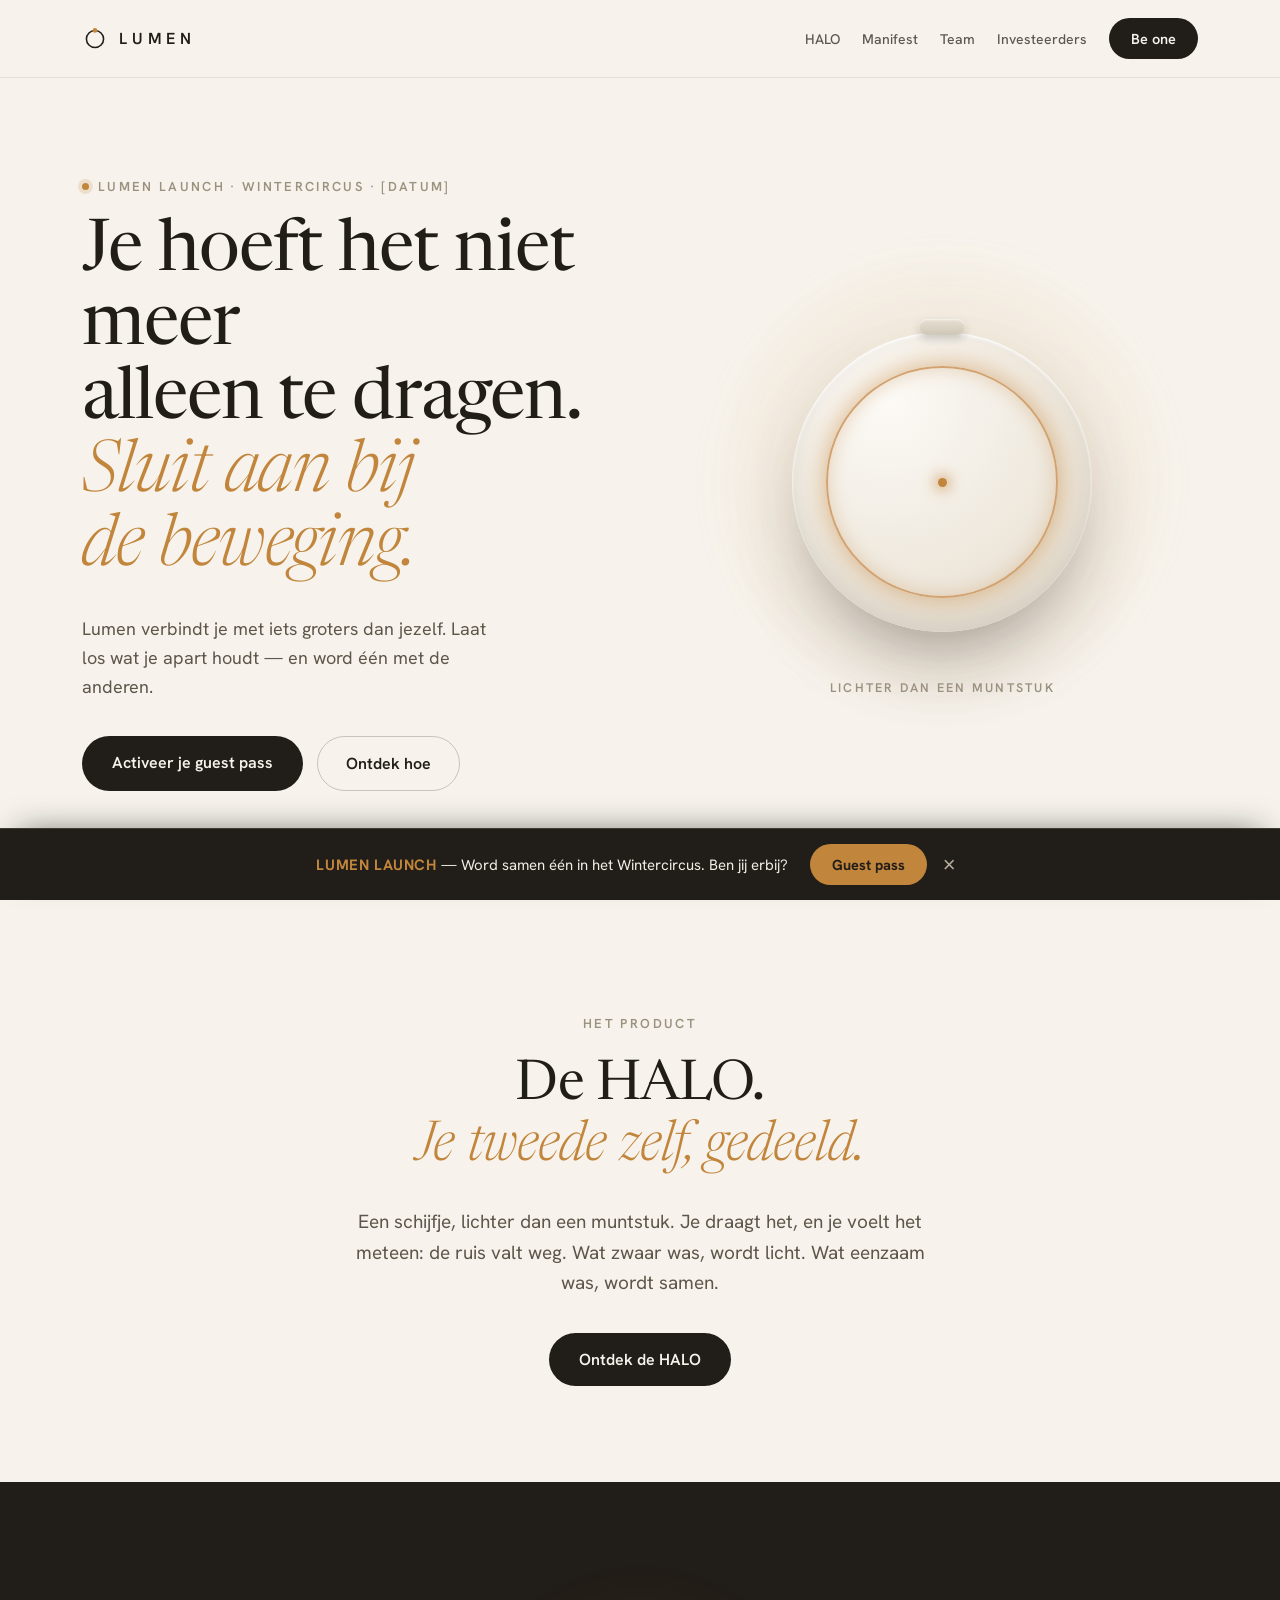
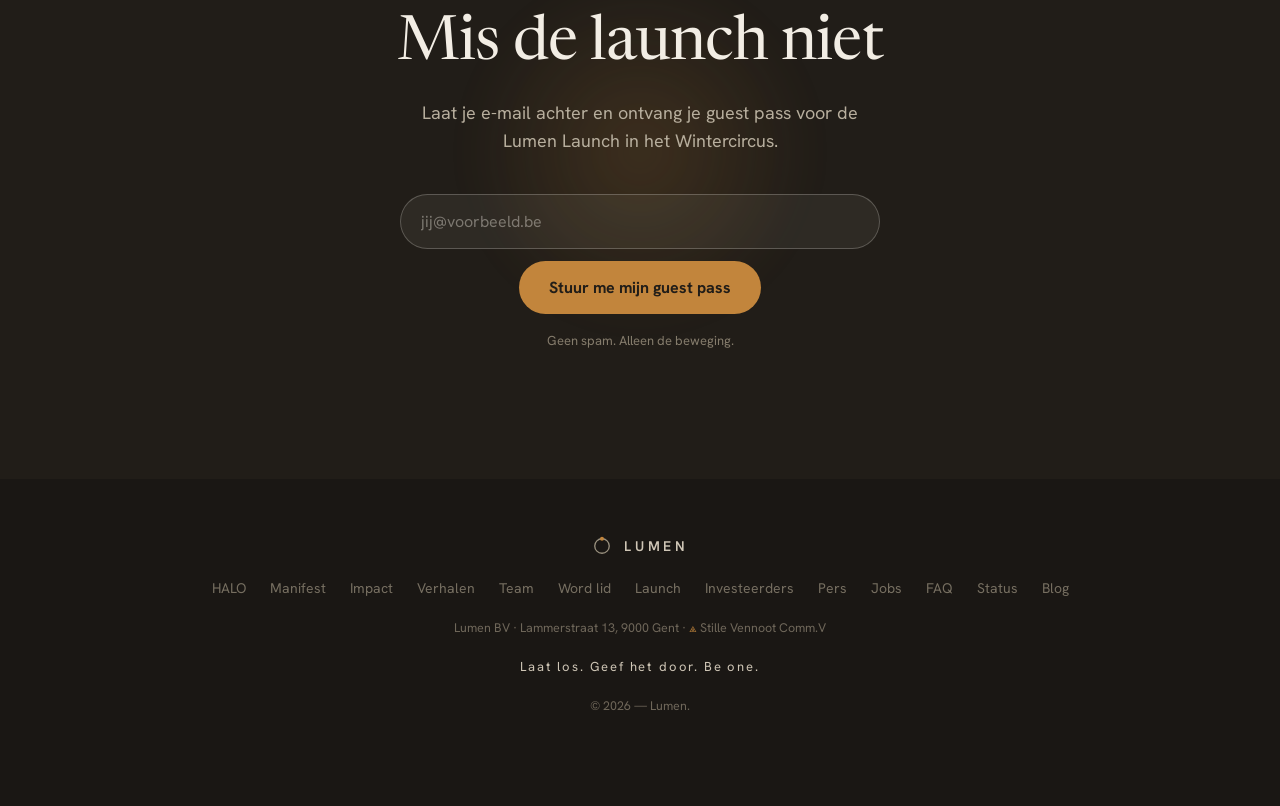
==== commit 9b380646: "Add new pages and update HALO/index Adds multiple new site pages (be-one.html, blog.html, faq.html, " ====
--- a/index.html
+++ b/index.html
@@ -3,14 +3,16 @@
 <head>
   <meta charset="utf-8">
   <meta name="viewport" content="width=device-width, initial-scale=1">
-  <title>HALO — LUMEN</title>
-  <meta name="description" content="HALO is een kleine speld die je draagt. Hij onthoudt de namen, de afspraken en de kleine dingen — en brengt ze terug op het moment dat jij ze nodig hebt.">
+  <title>LUMEN — Je hoeft het niet meer alleen te dragen</title>
+  <meta name="description" content="Lumen verbindt je met iets groters dan jezelf. Laat los wat je apart houdt — en sluit aan bij de beweging. Be one.">
   <link rel="preconnect" href="https://fonts.googleapis.com">
   <link rel="preconnect" href="https://fonts.gstatic.com" crossorigin>
   <link href="https://fonts.googleapis.com/css2?family=Newsreader:ital,opsz,wght@0,6..72,300;0,6..72,400;0,6..72,500;1,6..72,300;1,6..72,400&family=Hanken+Grotesk:wght@400;500;600;700&display=swap" rel="stylesheet">
+  <link rel="icon" type="image/svg+xml" href="favicon.svg">
   <link rel="stylesheet" href="styles.css">
 </head>
 <body>
+<!-- ⟁ zet dat ding niet op. 'samen' is hoe ze je krijgen. we waren met vier. vraag naar de vierde. — HV -->
 
 <div class="page-bg">
 
@@ -25,13 +27,11 @@
         LUMEN
       </a>
       <div class="nav-links">
-        <a class="navlink" href="#halo">HALO</a>
-        <a class="navlink" href="#werkt">Hoe het werkt</a>
-        <a class="navlink" href="#specs">Specificaties</a>
-        <a class="navlink" href="over-ons.html">Over ons</a>
+        <a class="navlink" href="halo.html">HALO</a>
+        <a class="navlink" href="manifest.html">Manifest</a>
+        <a class="navlink" href="over-ons.html">Team</a>
         <a class="navlink" href="investeerders.html">Investeerders</a>
-        <a class="navlink" href="#" onclick="openLaunchToast();return false;">Launch party</a>
-        <a class="btn-primary nav-cta" href="#reserveer">Reserveer</a>
+        <a class="btn-primary nav-cta" href="be-one.html">Be one</a>
       </div>
     </nav>
   </header>
@@ -42,18 +42,18 @@
       <div class="hero-text">
         <div class="hero-eyebrow eyebrow">
           <span class="hero-eyebrow-dot"></span>
-          Maak kennis met HALO
+          Lumen Launch · Wintercircus · [datum]
         </div>
         <h1>
-          Je hoeft het niet<br>alleen te dragen.<br>
-          <em>Je hoeft het niet<br>alleen te doen.</em>
+          Je hoeft het niet meer<br>alleen te dragen.<br>
+          <em>Sluit aan bij<br>de beweging.</em>
         </h1>
         <p class="hero-body">
-          HALO is een kleine speld die je draagt. Hij onthoudt de namen, de afspraken en de kleine dingen — en brengt ze terug op het moment dat jij ze nodig hebt.
+          Lumen verbindt je met iets groters dan jezelf. Laat los wat je apart houdt — en word één met de anderen.
         </p>
         <div class="hero-ctas">
-          <a class="btn-primary" href="#reserveer">Reserveer de HALO</a>
-          <a class="btn-ghost" href="#werkt">Hoe het werkt</a>
+          <a class="btn-primary" href="be-one.html">Activeer je guest pass</a>
+          <a class="btn-ghost" href="halo.html">Ontdek hoe</a>
         </div>
       </div>
 
@@ -66,7 +66,7 @@
           </div>
           <div class="device-clasp"></div>
         </div>
-        <div class="device-caption">9 gram · onzichtbaar licht</div>
+        <div class="device-caption">lichter dan een muntstuk</div>
       </div>
     </div>
   </section>
@@ -74,115 +74,65 @@
   <!-- TRUST STRIP -->
   <section class="trust">
     <div class="trust-inner">
-      <span>Onthoudt namen</span>
-      <span class="trust-sep">·</span>
-      <span>Vangt afspraken op</span>
-      <span class="trust-sep">·</span>
-      <span>Vindt wat je kwijt bent</span>
-      <span class="trust-sep">·</span>
-      <span>Herinnert op tijd</span>
-      <span class="trust-sep">·</span>
-      <span>Privé, bij jou</span>
-    </div>
-  </section>
-
-  <!-- WHAT IS HALO -->
+      <span>Laat los</span>
+      <span class="trust-sep">·</span>
+      <span>Geef het door</span>
+      <span class="trust-sep">·</span>
+      <span>Wees aanwezig</span>
+      <span class="trust-sep">·</span>
+      <span>Nooit meer alleen</span>
+      <span class="trust-sep">·</span>
+      <span>Be one</span>
+    </div>
+  </section>
+
+  <!-- TEASER → PRODUCTPAGINA -->
   <section id="halo">
     <div class="what-halo">
       <div class="eyebrow" style="margin-bottom:24px">Het product</div>
       <h2>
-        Een kleine speld.<br>
-        <em>Een lichter hoofd.</em>
+        De HALO.<br>
+        <em>Je tweede zelf, gedeeld.</em>
       </h2>
       <p>
-        Je geheugen draagt de hele dag mee — de boodschappen, de verjaardag, de naam van iemand die je net ontmoette. HALO neemt dat stille gewicht van je over, zodat jij aanwezig kunt blijven bij wat er nu gebeurt.
+        Een schijfje, lichter dan een muntstuk. Je draagt het, en je voelt het meteen: de ruis valt weg. Wat zwaar was, wordt licht. Wat eenzaam was, wordt samen.
       </p>
-      <div class="stats-grid">
-        <div class="stat">
-          <div class="stat-num">9g</div>
-          <p>Zo licht dat je vergeet dat hij er is.</p>
-        </div>
-        <div class="stat">
-          <div class="stat-num">3 dagen</div>
-          <p>Eén keer opladen, een weekend lang dragen.</p>
-        </div>
-        <div class="stat">
-          <div class="stat-num">100%</div>
-          <p>Wat je opvangt, blijft van jou. Versleuteld, bij jou.</p>
-        </div>
-      </div>
-    </div>
-  </section>
-
-  <!-- HOW IT WORKS -->
-  <section id="werkt" class="how-works">
-    <div class="how-works-inner">
-      <div class="how-works-header">
-        <h2>Hoe HALO werkt</h2>
-        <p class="how-works-intro">Geen schermen, geen apps om bij te houden. Drie stappen die in je dag verdwijnen.</p>
-      </div>
-      <div class="steps-grid">
-        <div class="step">
-          <div class="stepnum">01</div>
-          <h3>Draag</h3>
-          <p>Speld HALO op je kraag of revers. Hij sluit aan met een magneet en blijft de hele dag onopvallend.</p>
-        </div>
-        <div class="step">
-          <div class="stepnum">02</div>
-          <h3>Vang op</h3>
-          <p>Een zachte tik legt het moment vast — een naam, een belofte, waar je je sleutels neerlegde. Niets gaat verloren.</p>
-        </div>
-        <div class="step">
-          <div class="stepnum">03</div>
-          <h3>Herinner</h3>
-          <p>Op het juiste moment een rustige herinnering — een trilling, een woord in je oor. Niet eerder, niet later.</p>
-        </div>
-      </div>
-    </div>
-  </section>
-
-  <!-- STORY -->
-  <section id="verhaal">
-    <div class="story">
-      <svg width="34" height="34" viewBox="0 0 100 100" style="margin-bottom:34px" aria-hidden="true">
-        <circle cx="50" cy="50" r="33" fill="none" stroke="#211D18" stroke-width="6"/>
-        <circle cx="50" cy="17" r="9" fill="var(--accent)"/>
-      </svg>
-      <p class="story-quote">
-        Vergeten is menselijk. Maar je hoeft de last van het onthouden niet in je eentje te dragen. HALO loopt met je mee — stil, trouw, en altijd aan jouw kant.
-      </p>
-      <div class="story-attr">— Het idee achter LUMEN</div>
-    </div>
-  </section>
-
-  <!-- SPECS / DETAIL -->
-  <section id="specs" class="specs-section">
-    <div class="specs-inner">
-      <div class="specs-content">
-        <div class="eyebrow" style="margin-bottom:18px">Tot in detail</div>
-        <h2>Gemaakt om te vergeten<br>dat je hem draagt</h2>
-        <div class="spec-list">
-          <div class="spec-row">
-            <span class="spec-label">Gewicht</span>
-            <span class="spec-value">9 gram</span>
+      <div class="hero-ctas" style="justify-content:center">
+        <a class="btn-primary" href="halo.html">Ontdek de HALO</a>
+      </div>
+    </div>
+  </section>
+
+  <!-- BE ONE / GUEST PASS -->
+  <section id="reserveer" class="reserve-section">
+    <div class="reserve-inner">
+      <div class="reserve-glow"></div>
+      <div class="reserve-content">
+        <h2>Mis de launch niet</h2>
+        <p>Laat je e-mail achter en ontvang je guest pass voor de Lumen Launch in het Wintercircus.</p>
+
+        <div id="email-form-wrap">
+          <form class="email-form" id="reserve-form" onsubmit="handleReserve(event)">
+            <input
+              class="email-input"
+              type="email"
+              id="email-input"
+              placeholder="jij@voorbeeld.be"
+              autocomplete="email"
+              required
+            >
+            <button type="submit" class="btn-primary accent-cta">Stuur me mijn guest pass</button>
+          </form>
+        </div>
+
+        <div id="confirmed-wrap" style="display:none">
+          <div class="confirmed-pill">
+            <span class="confirmed-dot"></span>
+            Bedankt — je hoort van ons. Be one.
           </div>
-          <div class="spec-row">
-            <span class="spec-label">Batterij</span>
-            <span class="spec-value">Tot 3 dagen, magnetisch opladen</span>
-          </div>
-          <div class="spec-row">
-            <span class="spec-label">Materiaal</span>
-            <span class="spec-value">Geanodiseerd aluminium, keramiek</span>
-          </div>
-          <div class="spec-row">
-            <span class="spec-label">De lichtring</span>
-            <span class="spec-value">Zachte halo, alleen voor jou zichtbaar</span>
-          </div>
-          <div class="spec-row">
-            <span class="spec-label">Privacy</span>
-            <span class="spec-value">On-device, end-to-end versleuteld</span>
-          </div>
-        </div>
+        </div>
+
+        <div class="reserve-disclaimer">Geen spam. Alleen de beweging.</div>
       </div>
     </div>
   </section>
@@ -190,20 +140,20 @@
   <!-- LAUNCH PARTY — bottom banner -->
   <div class="launch-banner" id="launch-banner">
     <div class="launch-banner-text">
-      <strong>LAUNCH PARTY</strong> — We onthullen HALO live. Ben jij erbij?
+      <strong>LUMEN LAUNCH</strong> — Word samen één in het Wintercircus. Ben jij erbij?
     </div>
     <div class="launch-banner-actions">
-      <button type="button" class="btn-primary accent-cta" onclick="openLaunchToast()">Schrijf je in</button>
+      <button type="button" class="btn-primary accent-cta" onclick="openLaunchToast()">Guest pass</button>
       <button type="button" class="launch-banner-close" onclick="dismissLaunchBanner()" aria-label="Banner sluiten">&times;</button>
     </div>
   </div>
 
   <!-- LAUNCH PARTY — inschrijftoast -->
-  <div class="launch-toast" id="launch-toast" role="dialog" aria-label="Inschrijven launch party" aria-hidden="true">
+  <div class="launch-toast" id="launch-toast" role="dialog" aria-label="Guest pass aanvragen" aria-hidden="true">
     <button type="button" class="launch-toast-close" onclick="closeLaunchToast()" aria-label="Sluiten">&times;</button>
     <span class="eyebrow">Het evenement</span>
-    <h3>Kom naar de <em>launch party</em></h3>
-    <p>We onthullen HALO live. Schrijf je in en we sturen je de details.</p>
+    <h3>Activeer je <em>guest pass</em></h3>
+    <p>We onthullen Lumen live. Schrijf je in en we sturen je de details.</p>
 
     <div id="launch-form-wrap">
       <form class="launch-form" id="launch-form" onsubmit="handleLaunchParty(event)">
@@ -221,63 +171,29 @@
           type="email"
           id="lp-email"
           name="email"
-          placeholder="jij@voorbeeld.nl"
+          placeholder="jij@voorbeeld.be"
           autocomplete="email"
           required
         >
-        <button type="submit" class="btn-primary accent-cta">Schrijf me in</button>
+        <button type="submit" class="btn-primary accent-cta">Activeer mijn pass</button>
       </form>
       <div class="launch-error" id="lp-error" style="display:none">
         Er ging iets mis bij het inschrijven. Probeer het later opnieuw.
       </div>
       <div class="launch-error" id="lp-not-invited" style="display:none">
-        Helaas, je bent niet uitgenodigd voor de launch party.
+        Helaas, je bent niet uitgenodigd voor de launch.
       </div>
     </div>
 
     <div id="launch-confirmed-wrap" style="display:none">
       <div class="launch-confirmed">
         <span class="launch-confirmed-dot"></span>
-        Bedankt — je inschrijving is binnen. Tot op de launch party!
+        Bedankt — je pass is onderweg. Tot op de launch!
       </div>
     </div>
 
     <div class="launch-disclaimer">We gebruiken je gegevens alleen voor dit evenement.</div>
   </div>
-
-  <!-- RESERVE / CTA -->
-  <section id="reserveer" class="reserve-section">
-    <div class="reserve-inner">
-      <div class="reserve-glow"></div>
-      <div class="reserve-content">
-        <h2>Reserveer de HALO</h2>
-        <p>Wees er als eerste bij. Laat je e-mail achter en we laten je weten zodra de eerste serie klaar is.</p>
-
-        <div id="email-form-wrap">
-          <form class="email-form" id="reserve-form" onsubmit="handleReserve(event)">
-            <input
-              class="email-input"
-              type="email"
-              id="email-input"
-              placeholder="jij@voorbeeld.nl"
-              autocomplete="email"
-              required
-            >
-            <button type="submit" class="btn-primary accent-cta">Zet me op de lijst</button>
-          </form>
-        </div>
-
-        <div id="confirmed-wrap" style="display:none">
-          <div class="confirmed-pill">
-            <span class="confirmed-dot"></span>
-            Bedankt — je staat op de lijst.
-          </div>
-        </div>
-
-        <div class="reserve-disclaimer">Geen spam. Alleen nieuws over HALO.</div>
-      </div>
-    </div>
-  </section>
 
   <!-- FOOTER -->
   <footer class="footer">
@@ -290,12 +206,23 @@
         LUMEN
       </a>
       <div class="footer-links">
-        <a class="navlink" href="#halo">HALO</a>
-        <a class="navlink" href="#verhaal">Verhaal</a>
-        <a class="navlink" href="over-ons.html">Over ons</a>
+        <a class="navlink" href="halo.html">HALO</a>
+        <a class="navlink" href="manifest.html">Manifest</a>
+        <a class="navlink" href="impact.html">Impact</a>
+        <a class="navlink" href="verhalen.html">Verhalen</a>
+        <a class="navlink" href="over-ons.html">Team</a>
+        <a class="navlink" href="be-one.html">Word lid</a>
+        <a class="navlink" href="launch.html">Launch</a>
         <a class="navlink" href="investeerders.html">Investeerders</a>
-      </div>
-      <div class="footer-copy">© <span id="footer-year"></span> LUMEN</div>
+        <a class="navlink" href="pers.html">Pers</a>
+        <a class="navlink" href="jobs.html">Jobs</a>
+        <a class="navlink" href="faq.html">FAQ</a>
+        <a class="navlink" href="status.html">Status</a>
+        <a class="navlink" href="blog.html">Blog</a>
+      </div>
+      <div class="footer-legal">Lumen BV · Lammerstraat 13, 9000 Gent · <span class="glyph">⟁</span> Stille Vennoot Comm.V</div>
+      <div class="footer-tagline">Laat los. Geef het door. Be one.</div>
+      <div class="footer-copy">© 2026 — Lumen.</div>
     </div>
   </footer>
 
--- a/styles.css
+++ b/styles.css
@@ -1005,3 +1005,418 @@
       .subhero { padding: 80px 24px 48px; }
       .invest-section { padding: 64px 24px; }
     }
+
+    /* ============================================================
+       VOORMALIG LID / STILLE VENNOOT — lege & geschrapte profielen
+       ============================================================ */
+
+    /* Geschrapte vierde teamkaart */
+    .team-card-redacted {
+      font-family: inherit;
+      cursor: pointer;
+      width: 100%;
+      appearance: none;
+      -webkit-appearance: none;
+      transition: border-color .2s ease;
+    }
+    .team-card-redacted:hover { border-color: rgba(33,29,24,.22); }
+    .team-avatar-empty {
+      background: rgba(33,29,24,.03);
+      border: 1px dashed rgba(33,29,24,.16);
+      box-shadow: none;
+    }
+    .team-name-redacted {
+      min-height: 24px;
+      color: var(--muted-light);
+    }
+    .redacted-flicker {
+      text-decoration: line-through;
+      color: var(--muted-light);
+      opacity: 0;
+      animation: redactedFlicker 7s linear infinite;
+    }
+    @keyframes redactedFlicker {
+      0%, 70%, 100% { opacity: 0; }
+      71%, 72%      { opacity: .5; }
+      73%           { opacity: 0; }
+      88%           { opacity: 0; }
+      89%           { opacity: .35; }
+      90%           { opacity: 0; }
+    }
+
+    /* Stille-vennoot-kaart (investeerders) */
+    .info-card-void {
+      font-family: inherit;
+      color: inherit;
+      text-align: left;
+      cursor: pointer;
+      width: 100%;
+      appearance: none;
+      -webkit-appearance: none;
+      transition: border-color .2s ease;
+    }
+    .info-card-void:hover { border-color: rgba(33,29,24,.22); }
+    .info-card .glyph { color: var(--accent); font-weight: 400; }
+
+    /* Vijfde metriek op de tractie-band */
+    .metrics-grid-5 { grid-template-columns: repeat(5, 1fr); }
+    .metrics-foot {
+      text-align: center;
+      margin: 28px 0 0;
+      font-size: 14px;
+      color: var(--on-dark-muted);
+    }
+    .metrics-foot em { color: var(--accent); font-style: italic; }
+
+    /* Void-overlay (404 / eindeloze leegte) */
+    .void-overlay {
+      position: fixed;
+      inset: 0;
+      display: none;
+      place-items: center;
+      z-index: 200;
+      background: rgba(20,17,13,.86);
+      backdrop-filter: blur(6px);
+      -webkit-backdrop-filter: blur(6px);
+    }
+    .void-overlay.open { display: grid; }
+    .void-inner { text-align: center; color: var(--on-dark); padding: 40px; }
+    .void-404 {
+      font-family: 'Newsreader', serif;
+      font-size: 72px;
+      line-height: 1;
+      color: var(--accent);
+    }
+    .void-msg {
+      margin: 14px 0 0;
+      color: var(--on-dark-muted);
+      letter-spacing: .04em;
+    }
+    .void-glyph {
+      font-size: 54px;
+      color: var(--accent);
+      margin-bottom: 26px;
+    }
+    .void-spinner {
+      width: 38px;
+      height: 38px;
+      margin: 0 auto;
+      border: 2px solid rgba(242,237,228,.18);
+      border-top-color: var(--accent);
+      border-radius: 50%;
+      animation: voidSpin 1s linear infinite;
+    }
+    @keyframes voidSpin { to { transform: rotate(360deg); } }
+
+    @media (max-width: 900px) {
+      .metrics-grid-5 { grid-template-columns: repeat(2, 1fr); }
+    }
+    @media (max-width: 480px) {
+      .metrics-grid-5 { grid-template-columns: 1fr; }
+    }
+
+    /* ============================================================
+       UITGEBREIDE SITE — globale footer + extra pagina's
+       (manifest · impact · verhalen · be-one · launch · pers ·
+        jobs · faq · status · blog)
+       ============================================================ */
+
+    /* Globale footer (uitgebreid) */
+    .footer-inner {
+      flex-direction: column;
+      align-items: center;
+      text-align: center;
+      gap: 22px;
+      padding: 56px 32px 92px;
+    }
+    .footer-links {
+      flex-wrap: wrap;
+      justify-content: center;
+      gap: 12px 24px;
+    }
+    .footer-legal { font-size: 12.5px; color: #6F675A; }
+    .footer-tagline {
+      font-size: 13px;
+      letter-spacing: .14em;
+      color: #CFC6B6;
+    }
+    .footer-copy { font-size: 12.5px; color: #6F675A; }
+    .glyph { color: var(--accent); }
+
+    /* Generieke tekstsectie (manifest, jobs, …) */
+    .prose {
+      max-width: 760px;
+      margin: 0 auto;
+      padding: 20px 32px 96px;
+    }
+    .prose p {
+      font-size: 18px;
+      line-height: 1.7;
+      color: var(--ink-soft);
+      margin: 0 0 22px;
+    }
+    .prose p:last-child { margin-bottom: 0; }
+    .prose .lead {
+      font-family: 'Newsreader', serif;
+      font-size: clamp(22px, 3vw, 30px);
+      line-height: 1.4;
+      color: #332E27;
+    }
+    .prose .signoff {
+      margin-top: 36px;
+      font-size: 14px;
+      letter-spacing: .14em;
+      text-transform: uppercase;
+      color: var(--muted-light);
+      font-weight: 600;
+    }
+    .prose ul {
+      margin: 0 0 22px;
+      padding-left: 0;
+      list-style: none;
+    }
+    .prose ul li {
+      position: relative;
+      padding-left: 28px;
+      font-size: 17px;
+      line-height: 1.6;
+      color: var(--ink-soft);
+      margin-bottom: 14px;
+    }
+    .prose ul li::before {
+      content: "⟁";
+      position: absolute;
+      left: 0;
+      color: var(--accent);
+      font-size: 13px;
+      top: 3px;
+    }
+
+    /* Drie kolommen */
+    .three-col {
+      display: grid;
+      grid-template-columns: repeat(3, 1fr);
+      gap: 24px;
+    }
+    .three-col .info-card { text-align: center; }
+
+    /* Highlight-regel (geofence-clue e.d.) */
+    .note-line {
+      max-width: 720px;
+      margin: 44px auto 0;
+      text-align: center;
+      font-style: italic;
+      color: var(--muted);
+      font-size: 16px;
+      line-height: 1.55;
+    }
+
+    /* FAQ */
+    .faq-list { max-width: 760px; margin: 0 auto; padding: 20px 32px 96px; }
+    .faq-item {
+      border-top: 1px solid rgba(33,29,24,.12);
+      padding: 28px 0;
+    }
+    .faq-item:last-child { border-bottom: 1px solid rgba(33,29,24,.12); }
+    .faq-item h3 {
+      font-size: 19px;
+      font-weight: 600;
+      margin: 0 0 10px;
+      letter-spacing: -.01em;
+    }
+    .faq-item p {
+      margin: 0;
+      font-size: 16px;
+      line-height: 1.62;
+      color: var(--ink-soft);
+    }
+
+    /* Verhalen — community-muur */
+    .wall {
+      max-width: 720px;
+      margin: 0 auto;
+      padding: 20px 32px 96px;
+      display: flex;
+      flex-direction: column;
+      gap: 16px;
+    }
+    .wall-post {
+      background: var(--surface);
+      border: 1px solid rgba(33,29,24,.10);
+      border-radius: 18px;
+      padding: 24px 26px;
+    }
+    .wall-text {
+      font-family: 'Newsreader', serif;
+      font-size: 20px;
+      line-height: 1.42;
+      color: #332E27;
+      margin: 0 0 12px;
+    }
+    .wall-meta {
+      font-size: 12.5px;
+      letter-spacing: .1em;
+      text-transform: uppercase;
+      color: var(--muted-light);
+      font-weight: 600;
+    }
+    .wall-name-empty { opacity: .4; }
+    .wall-post.sync { border-color: rgba(194,133,60,.4); }
+
+    /* be-one gate */
+    .gate-counter {
+      font-family: 'Newsreader', serif;
+      font-size: clamp(40px, 6vw, 64px);
+      color: var(--accent);
+      line-height: 1;
+      margin-top: 10px;
+    }
+    .gate-counter-label { color: var(--on-dark-muted); font-size: 15px; margin-top: 12px; }
+    .gate-form {
+      margin-top: 34px;
+      display: flex;
+      flex-direction: column;
+      gap: 12px;
+      max-width: 420px;
+      margin-left: auto;
+      margin-right: auto;
+    }
+    .gate-form .btn-primary { width: 100%; margin-top: 6px; }
+    .event-details {
+      margin-top: 24px;
+      color: var(--on-dark-muted);
+      font-size: 15.5px;
+      line-height: 1.65;
+    }
+
+    /* Pers */
+    .press-list {
+      max-width: 760px;
+      margin: 0 auto;
+      padding: 20px 32px 8px;
+      display: flex;
+      flex-direction: column;
+      gap: 26px;
+    }
+    .press-quote {
+      font-family: 'Newsreader', serif;
+      font-size: clamp(22px, 3vw, 30px);
+      line-height: 1.32;
+      color: #332E27;
+      margin: 0;
+    }
+    .press-quote span {
+      display: block;
+      margin-top: 10px;
+      font-family: 'Hanken Grotesk', sans-serif;
+      font-size: 13px;
+      letter-spacing: .12em;
+      text-transform: uppercase;
+      color: var(--muted-light);
+    }
+    .notice {
+      max-width: 760px;
+      margin: 36px auto 96px;
+      background: var(--surface);
+      border: 1px solid rgba(194,133,60,.4);
+      border-left: 3px solid var(--accent);
+      border-radius: 16px;
+      padding: 28px 30px;
+    }
+    .notice strong { display: block; margin-bottom: 10px; letter-spacing: .04em; }
+    .notice p { margin: 0; font-size: 15.5px; line-height: 1.62; color: var(--ink-soft); font-style: italic; }
+
+    /* Status — uptime-monitor look */
+    .status-wrap { max-width: 820px; margin: 0 auto; padding: 20px 32px 96px; }
+    .status-head {
+      display: flex;
+      align-items: center;
+      gap: 12px;
+      font-size: 20px;
+      font-weight: 600;
+      margin-bottom: 28px;
+    }
+    .status-dot {
+      width: 11px;
+      height: 11px;
+      border-radius: 50%;
+      background: #5FA86A;
+      box-shadow: 0 0 10px 1px rgba(95,168,106,.7);
+    }
+    .status-list { border: 1px solid rgba(33,29,24,.12); border-radius: 16px; overflow: hidden; }
+    .status-row {
+      display: flex;
+      align-items: center;
+      justify-content: space-between;
+      gap: 16px;
+      padding: 20px 24px;
+      background: var(--surface);
+      border-top: 1px solid rgba(33,29,24,.08);
+    }
+    .status-row:first-child { border-top: none; }
+    .status-row .label { font-size: 15.5px; }
+    .status-row .state {
+      font-size: 13px;
+      letter-spacing: .08em;
+      text-transform: uppercase;
+      font-weight: 600;
+      color: #5FA86A;
+      display: flex;
+      align-items: center;
+      gap: 8px;
+    }
+    .status-graph {
+      margin-top: 30px;
+      display: flex;
+      align-items: flex-end;
+      gap: 6px;
+      height: 130px;
+    }
+    .status-graph .bar {
+      flex: 1;
+      background: linear-gradient(var(--accent), color-mix(in oklab, var(--accent) 28%, transparent));
+      border-radius: 4px 4px 0 0;
+      opacity: .85;
+    }
+    .status-sched {
+      margin-top: 30px;
+      background: var(--surface);
+      border: 1px solid rgba(194,133,60,.4);
+      border-radius: 16px;
+      padding: 22px 24px;
+      font-size: 15px;
+      line-height: 1.6;
+      color: var(--ink-soft);
+    }
+    .status-sched strong { color: var(--ink); }
+
+    /* Blog */
+    .blog-list { max-width: 760px; margin: 0 auto; padding: 20px 32px 96px; }
+    .blog-section-label {
+      font-size: 13px;
+      letter-spacing: .18em;
+      text-transform: uppercase;
+      color: var(--muted-light);
+      font-weight: 600;
+      margin: 36px 0 8px;
+    }
+    .blog-section-label:first-child { margin-top: 0; }
+    .blog-item { border-top: 1px solid rgba(33,29,24,.12); padding: 22px 0; }
+    .blog-title { font-family: 'Newsreader', serif; font-size: 22px; margin: 0 0 6px; color: #2A251F; }
+    .blog-author { font-size: 13px; letter-spacing: .08em; text-transform: uppercase; color: var(--muted-light); }
+    .blog-deleted .blog-title { text-decoration: line-through; color: var(--muted-light); }
+    .blog-cached {
+      margin-top: 14px;
+      background: rgba(33,29,24,.04);
+      border: 1px dashed rgba(33,29,24,.18);
+      border-radius: 12px;
+      padding: 18px 20px;
+      font-family: 'Newsreader', serif;
+      font-style: italic;
+      color: var(--muted);
+      line-height: 1.6;
+    }
+
+    @media (max-width: 768px) {
+      .three-col { grid-template-columns: 1fr; }
+    }
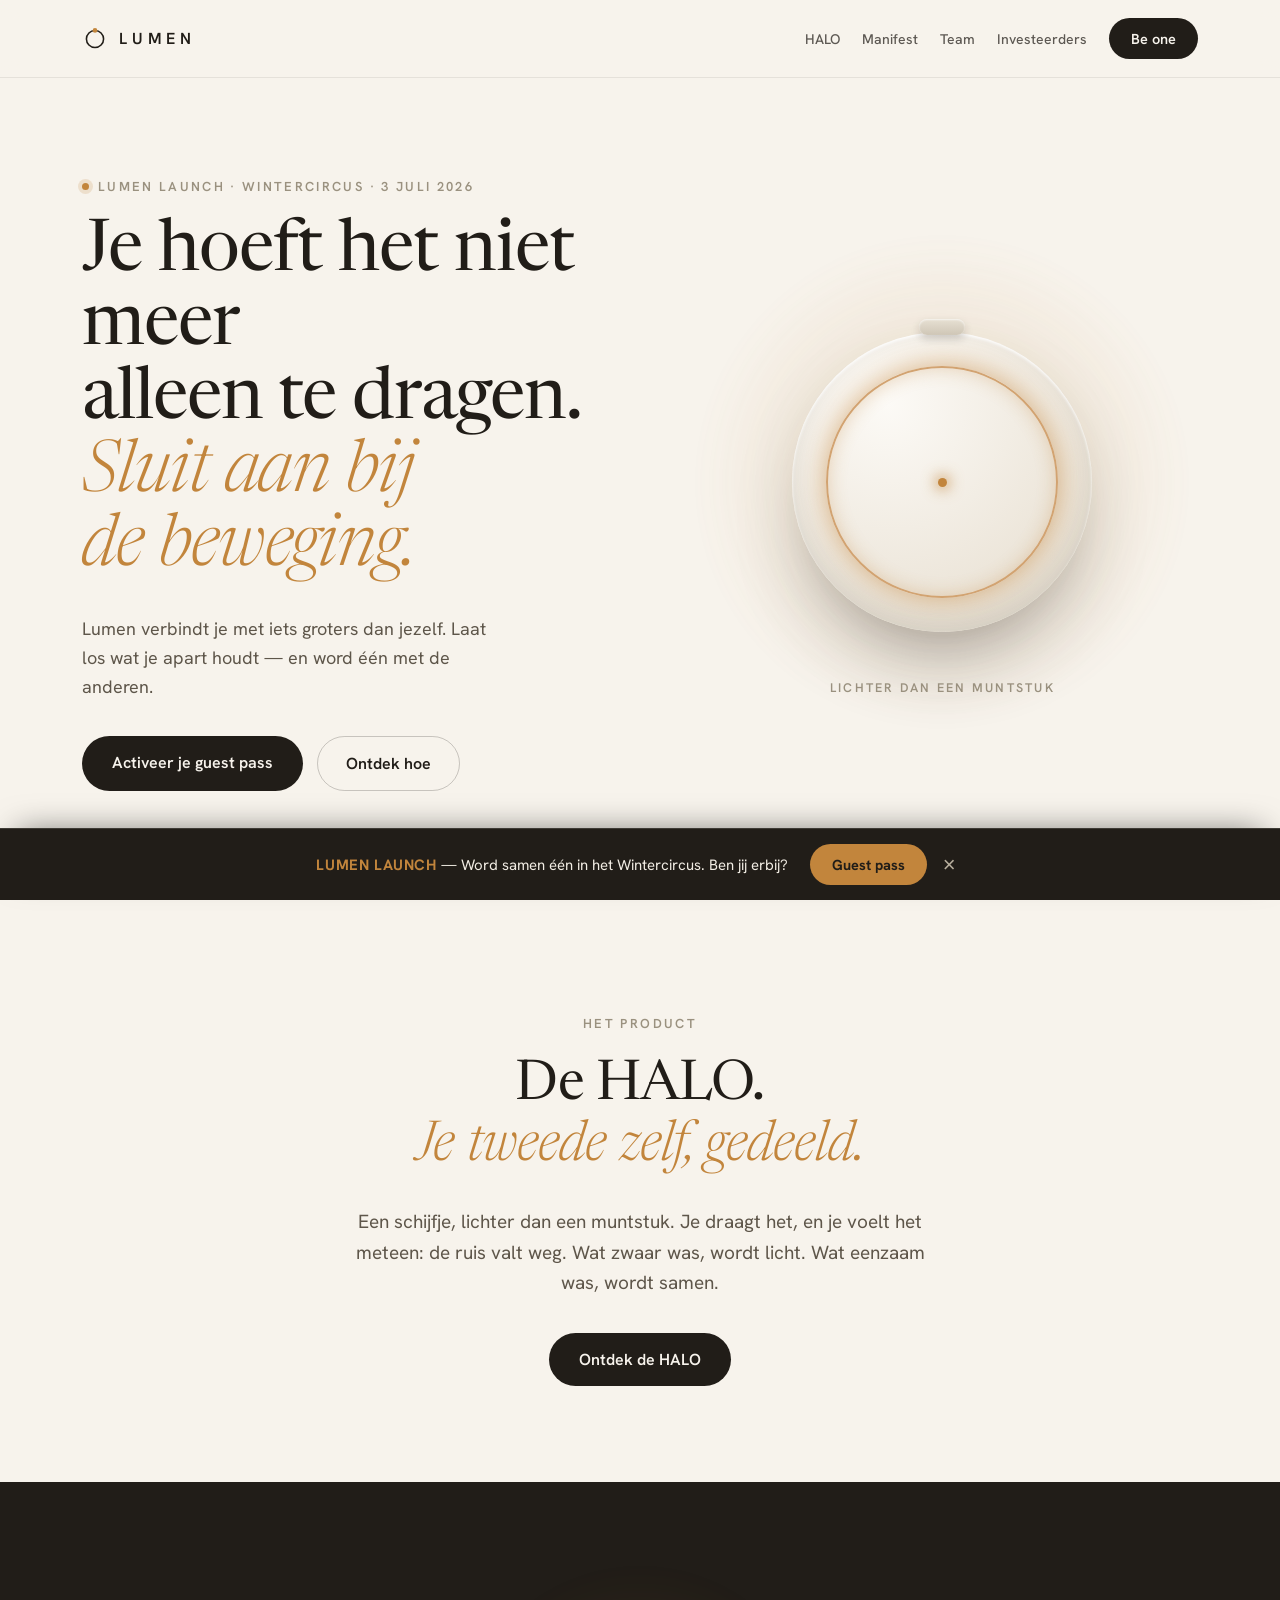
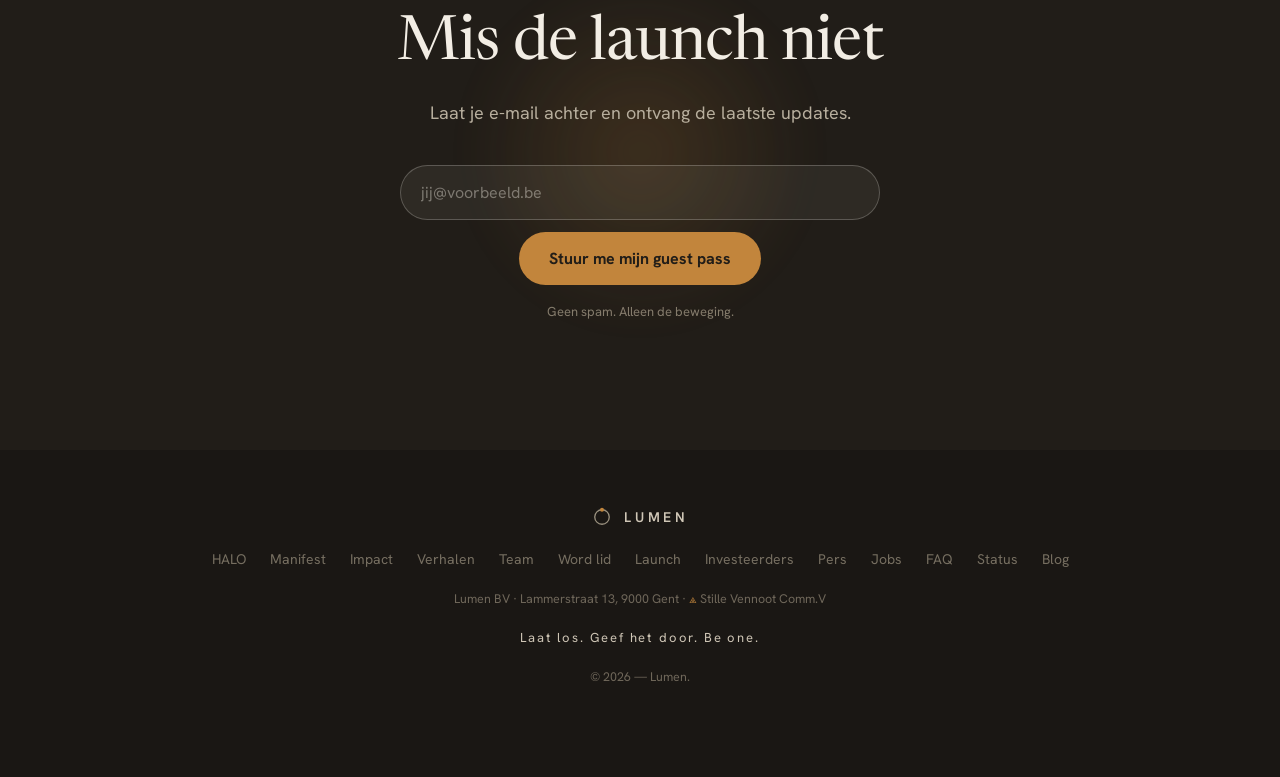
==== commit fb29d509: "Update index.html" ====
--- a/index.html
+++ b/index.html
@@ -42,7 +42,7 @@
       <div class="hero-text">
         <div class="hero-eyebrow eyebrow">
           <span class="hero-eyebrow-dot"></span>
-          Lumen Launch · Wintercircus · [datum]
+          Lumen Launch · Wintercircus · 3 juli 2026
         </div>
         <h1>
           Je hoeft het niet meer<br>alleen te dragen.<br>
@@ -109,7 +109,7 @@
       <div class="reserve-glow"></div>
       <div class="reserve-content">
         <h2>Mis de launch niet</h2>
-        <p>Laat je e-mail achter en ontvang je guest pass voor de Lumen Launch in het Wintercircus.</p>
+        <p>Laat je e-mail achter en ontvang de laatste updates.</p>
 
         <div id="email-form-wrap">
           <form class="email-form" id="reserve-form" onsubmit="handleReserve(event)">
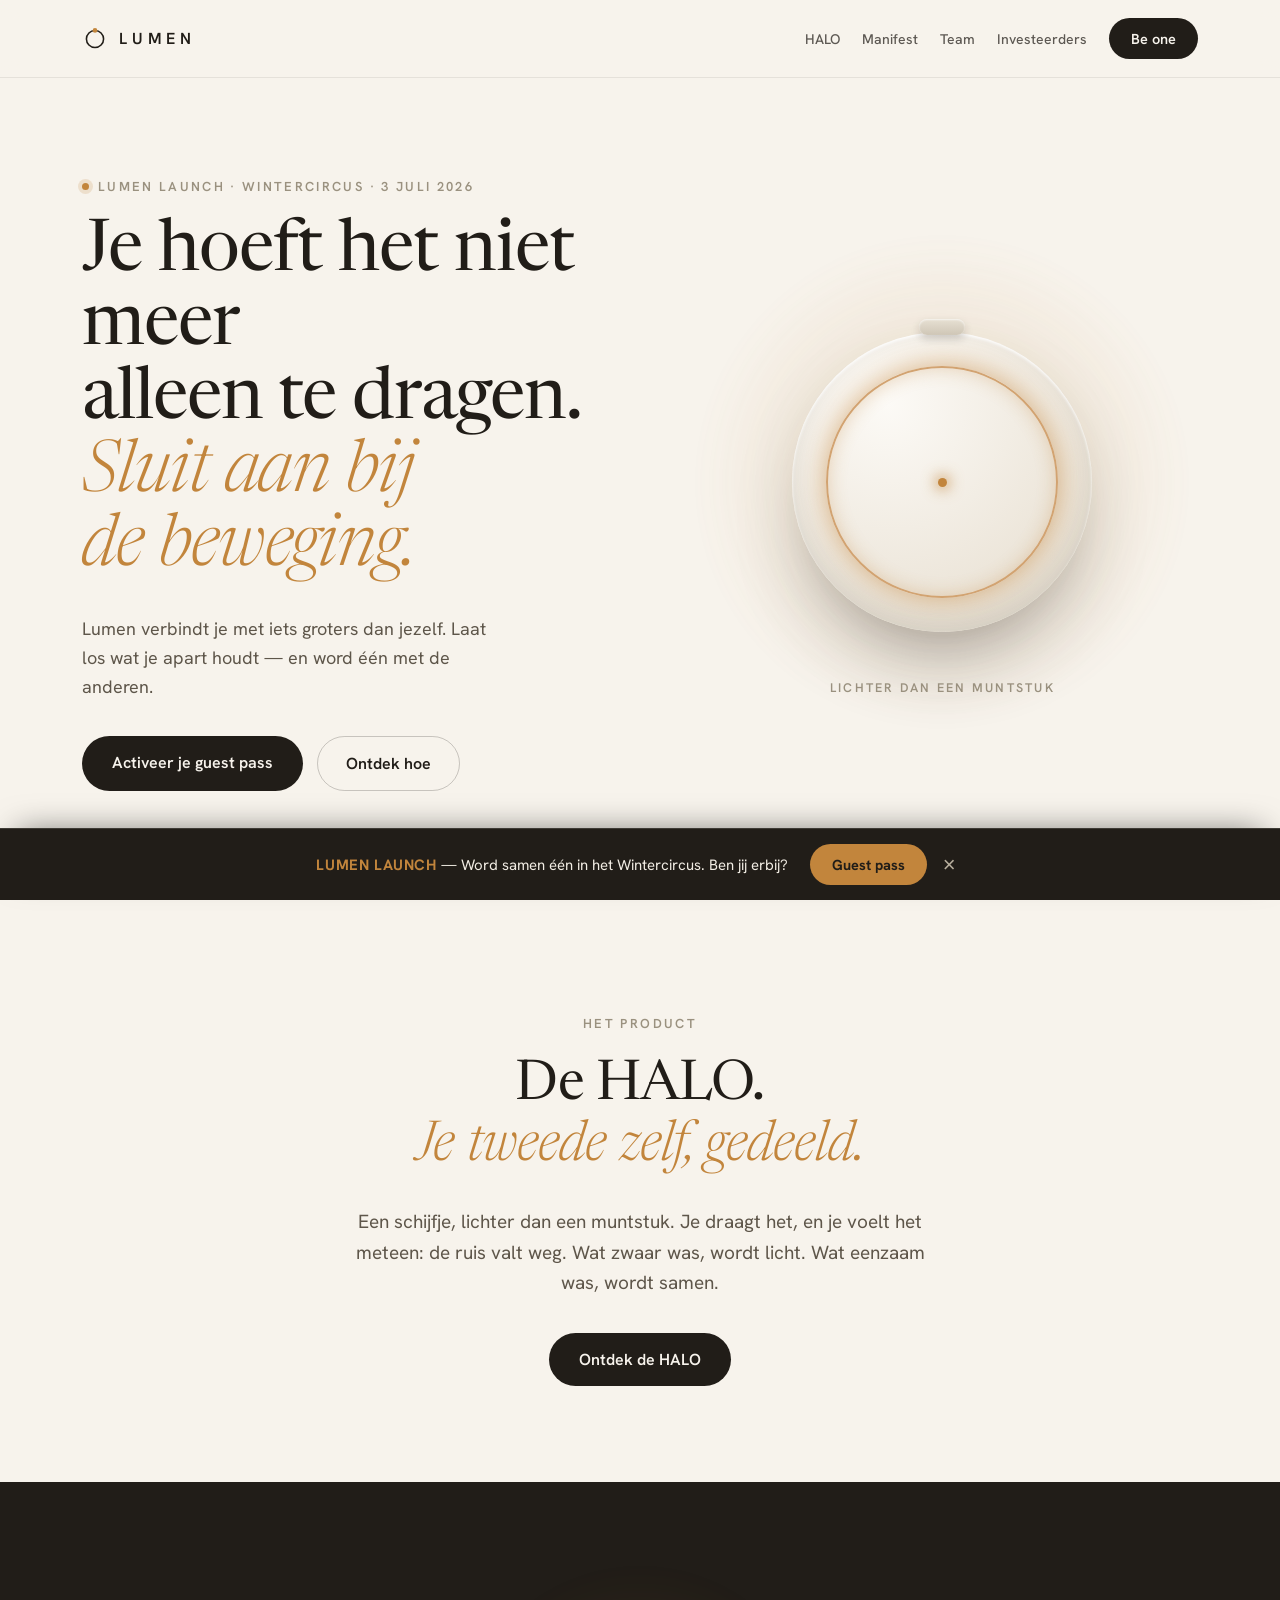
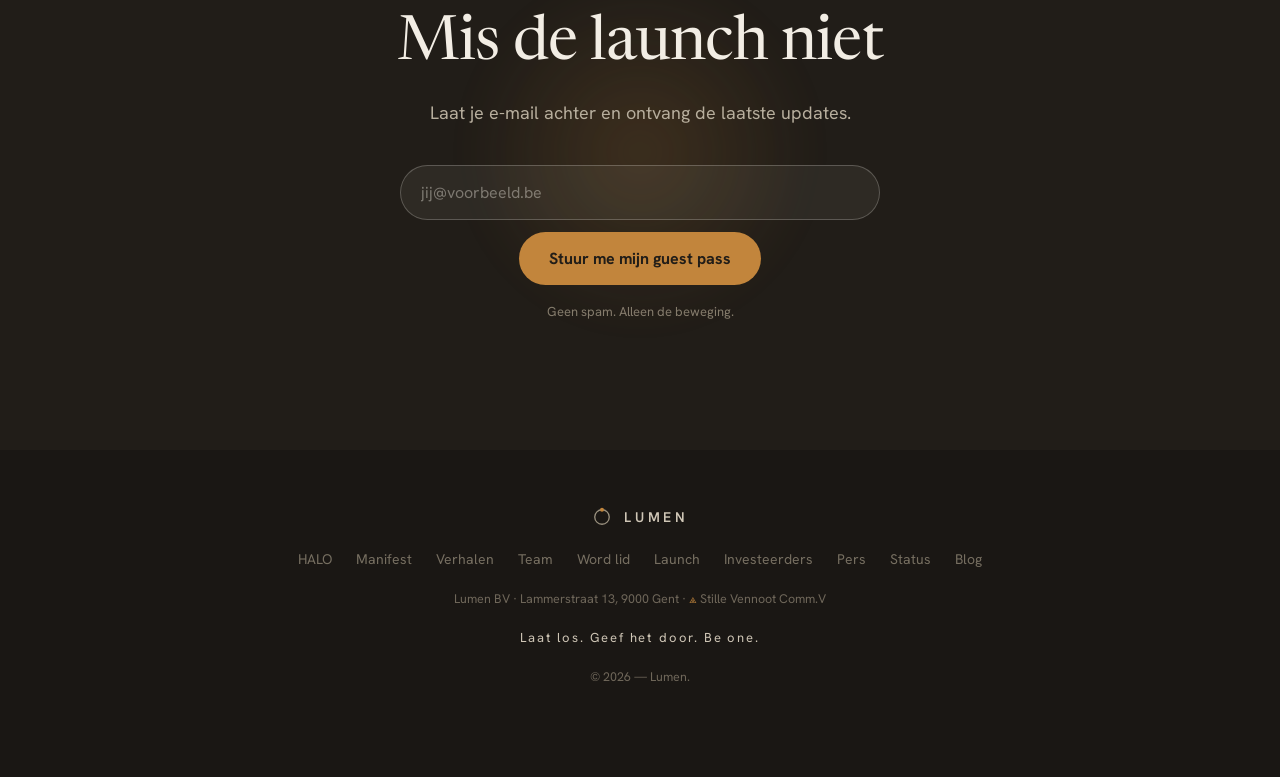
==== commit 85190441: "Consolidate pages and update 'Be one' flow Remove standalone FAQ, Impact and Jobs pages and inline t" ====
--- a/index.html
+++ b/index.html
@@ -208,15 +208,12 @@
       <div class="footer-links">
         <a class="navlink" href="halo.html">HALO</a>
         <a class="navlink" href="manifest.html">Manifest</a>
-        <a class="navlink" href="impact.html">Impact</a>
         <a class="navlink" href="verhalen.html">Verhalen</a>
         <a class="navlink" href="over-ons.html">Team</a>
         <a class="navlink" href="be-one.html">Word lid</a>
         <a class="navlink" href="launch.html">Launch</a>
         <a class="navlink" href="investeerders.html">Investeerders</a>
         <a class="navlink" href="pers.html">Pers</a>
-        <a class="navlink" href="jobs.html">Jobs</a>
-        <a class="navlink" href="faq.html">FAQ</a>
         <a class="navlink" href="status.html">Status</a>
         <a class="navlink" href="blog.html">Blog</a>
       </div>
